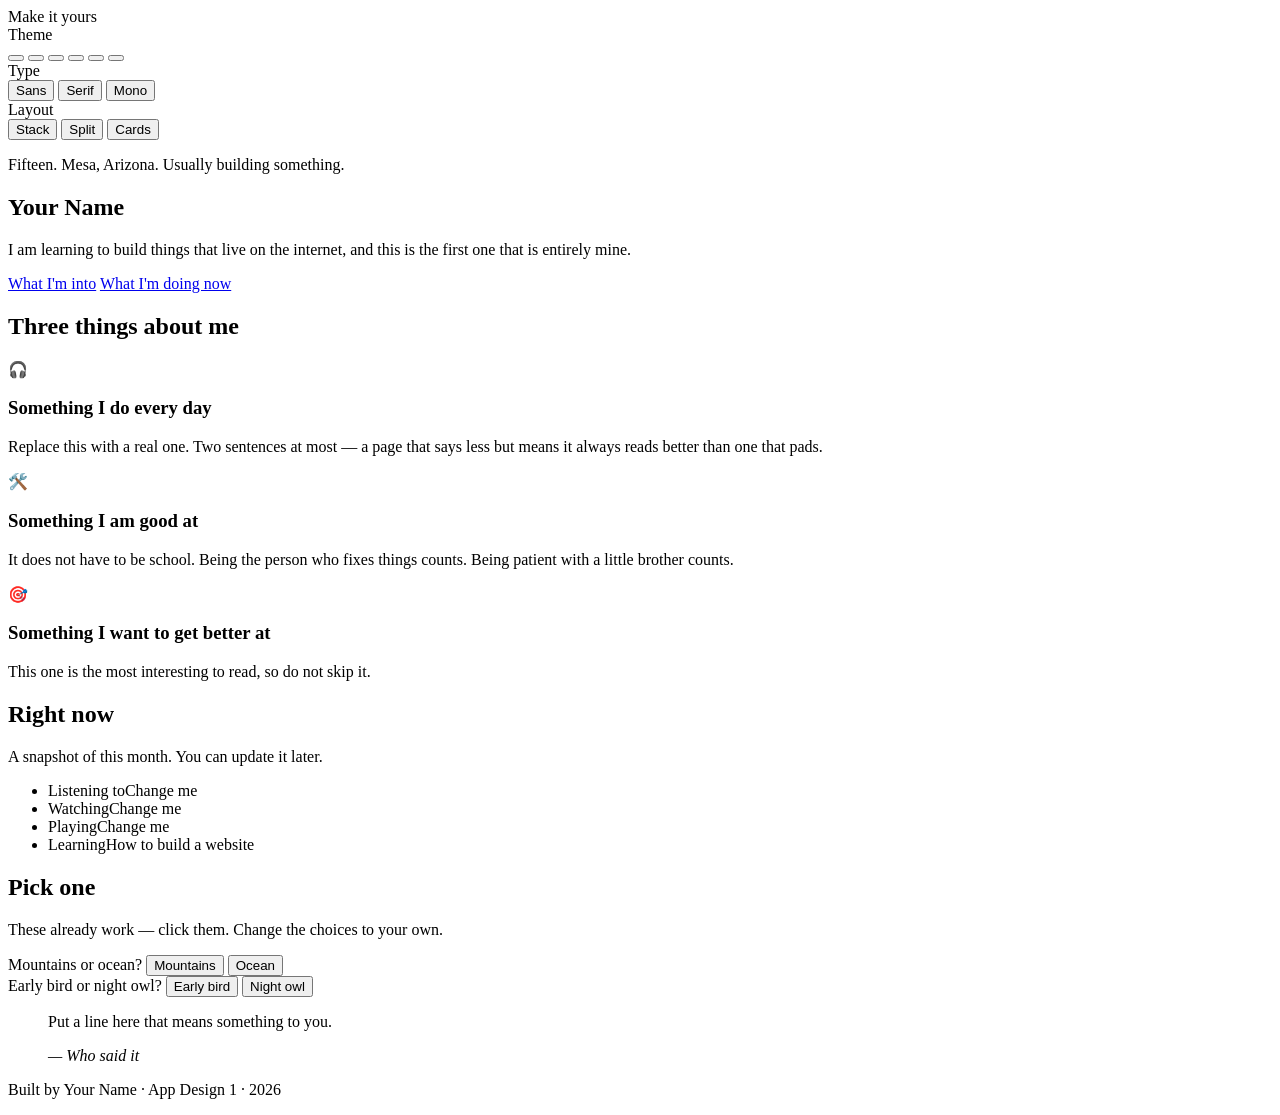
==== assignments/index.html @ d8c3d6ae "Add files via upload" ====
<!DOCTYPE html>
<html lang="en" data-theme="midnight" data-font="sans" data-layout="stack">
<head>
  <meta charset="utf-8">
  <meta name="viewport" content="width=device-width, initial-scale=1">

  <!-- TODO 1 — Put your name in the tab.
       This is what shows on the browser tab, not on the page. -->
  <title>This Is Me — Your Name Here</title>

  <link rel="stylesheet" href="styles.css">
</head>
<body>

<!-- ═══════════════════════════════════════════════════════════════════════
     THE CONTROL BAR
     These buttons already work. You do not have to touch them.
     Later in the unit you will learn how they work.
     ═══════════════════════════════════════════════════════════════════ -->
<header class="controls" aria-label="Page controls">
  <span class="controls-label">Make it yours</span>

  <div class="control">
    <span class="control-name">Theme</span>
    <div class="swatches" data-control="theme">
      <button data-value="midnight" class="sw sw-midnight" aria-label="Midnight"></button>
      <button data-value="paper"    class="sw sw-paper"    aria-label="Paper"></button>
      <button data-value="sunset"   class="sw sw-sunset"   aria-label="Sunset"></button>
      <button data-value="forest"   class="sw sw-forest"   aria-label="Forest"></button>
      <button data-value="candy"    class="sw sw-candy"    aria-label="Candy"></button>
      <button data-value="mono"     class="sw sw-mono"     aria-label="Mono"></button>
    </div>
  </div>

  <div class="control">
    <span class="control-name">Type</span>
    <div class="pills" data-control="font">
      <button data-value="sans">Sans</button>
      <button data-value="serif">Serif</button>
      <button data-value="mono">Mono</button>
    </div>
  </div>

  <div class="control">
    <span class="control-name">Layout</span>
    <div class="pills" data-control="layout">
      <button data-value="stack">Stack</button>
      <button data-value="split">Split</button>
      <button data-value="cards">Cards</button>
    </div>
  </div>
</header>

<main>

  <!-- ═════════════════════════════════════════════════════════════════════
       SECTION 1 — THE HERO
       This is the first thing anyone sees. Make it sound like you.
       ═══════════════════════════════════════════════════════════════════ -->
  <section class="hero">
    <!-- TODO 2 — Replace this with something true about you in 3-5 words.
         Not "Welcome to my website". Something only you would write. -->
    <p class="eyebrow">Fifteen. Mesa, Arizona. Usually building something.</p>

    <!-- TODO 3 — Your name. This is the biggest text on the page. -->
    <h1>Your Name</h1>

    <!-- TODO 4 — One sentence. What should someone know about you first? -->
    <p class="lede">
      I am learning to build things that live on the internet, and this is the
      first one that is entirely mine.
    </p>

    <!-- TODO 5 — Change these two buttons to say what YOU want them to say. -->
    <div class="hero-actions">
      <a class="btn btn-solid" href="#things">What I'm into</a>
      <a class="btn btn-ghost" href="#now">What I'm doing now</a>
    </div>
  </section>

  <!-- ═════════════════════════════════════════════════════════════════════
       SECTION 2 — THREE THINGS
       ═══════════════════════════════════════════════════════════════════ -->
  <section id="things">
    <h2>Three things about me</h2>

    <div class="grid">
      <!-- TODO 6 — Replace all three cards. Keep the shape, change the words.
           The emoji is just text — swap it for any character you like. -->
      <article class="card" data-reveal>
        <span class="card-icon">🎧</span>
        <h3>Something I do every day</h3>
        <p>Replace this with a real one. Two sentences at most — a page that
           says less but means it always reads better than one that pads.</p>
      </article>

      <article class="card" data-reveal>
        <span class="card-icon">🛠️</span>
        <h3>Something I am good at</h3>
        <p>It does not have to be school. Being the person who fixes things
           counts. Being patient with a little brother counts.</p>
      </article>

      <article class="card" data-reveal>
        <span class="card-icon">🎯</span>
        <h3>Something I want to get better at</h3>
        <p>This one is the most interesting to read, so do not skip it.</p>
      </article>
    </div>
  </section>

  <!-- ═════════════════════════════════════════════════════════════════════
       SECTION 3 — THE NOW LIST
       ═══════════════════════════════════════════════════════════════════ -->
  <section id="now">
    <h2>Right now</h2>
    <p class="section-note">A snapshot of this month. You can update it later.</p>

    <!-- TODO 7 — Change every line. Add or delete rows: copy a whole
         <li> ... </li> block to add one, delete the block to remove one. -->
    <ul class="nowlist">
      <li><span class="now-k">Listening to</span><span class="now-v">Change me</span></li>
      <li><span class="now-k">Watching</span><span class="now-v">Change me</span></li>
      <li><span class="now-k">Playing</span><span class="now-v">Change me</span></li>
      <li><span class="now-k">Learning</span><span class="now-v">How to build a website</span></li>
    </ul>
  </section>

  <!-- ═════════════════════════════════════════════════════════════════════
       SECTION 4 — THE PICK-ONE
       Click the options. The page remembers your answer.
       ═══════════════════════════════════════════════════════════════════ -->
  <section>
    <h2>Pick one</h2>
    <p class="section-note">These already work — click them. Change the choices to your own.</p>

    <!-- TODO 8 — Write two of your own either/or questions.
         Change the text inside the buttons. -->
    <div class="picker" data-picker="q1">
      <span class="picker-q">Mountains or ocean?</span>
      <button data-pick="Mountains">Mountains</button>
      <button data-pick="Ocean">Ocean</button>
    </div>

    <div class="picker" data-picker="q2">
      <span class="picker-q">Early bird or night owl?</span>
      <button data-pick="Early bird">Early bird</button>
      <button data-pick="Night owl">Night owl</button>
    </div>
  </section>

  <!-- ═════════════════════════════════════════════════════════════════════
       SECTION 5 — THE QUOTE
       ═══════════════════════════════════════════════════════════════════ -->
  <section>
    <!-- TODO 9 — A line you actually like. A lyric, a saying, your own words. -->
    <blockquote>
      <p>Put a line here that means something to you.</p>
      <cite>— Who said it</cite>
    </blockquote>
  </section>

</main>

<footer>
  <!-- TODO 10 — Your name and the year. -->
  <p>Built by Your Name · App Design 1 · 2026</p>
</footer>

<!-- app.js is DONE FOR YOU. Do not edit it yet — we open it in Unit 03. -->
<script src="app.js"></script>
</body>
</html>
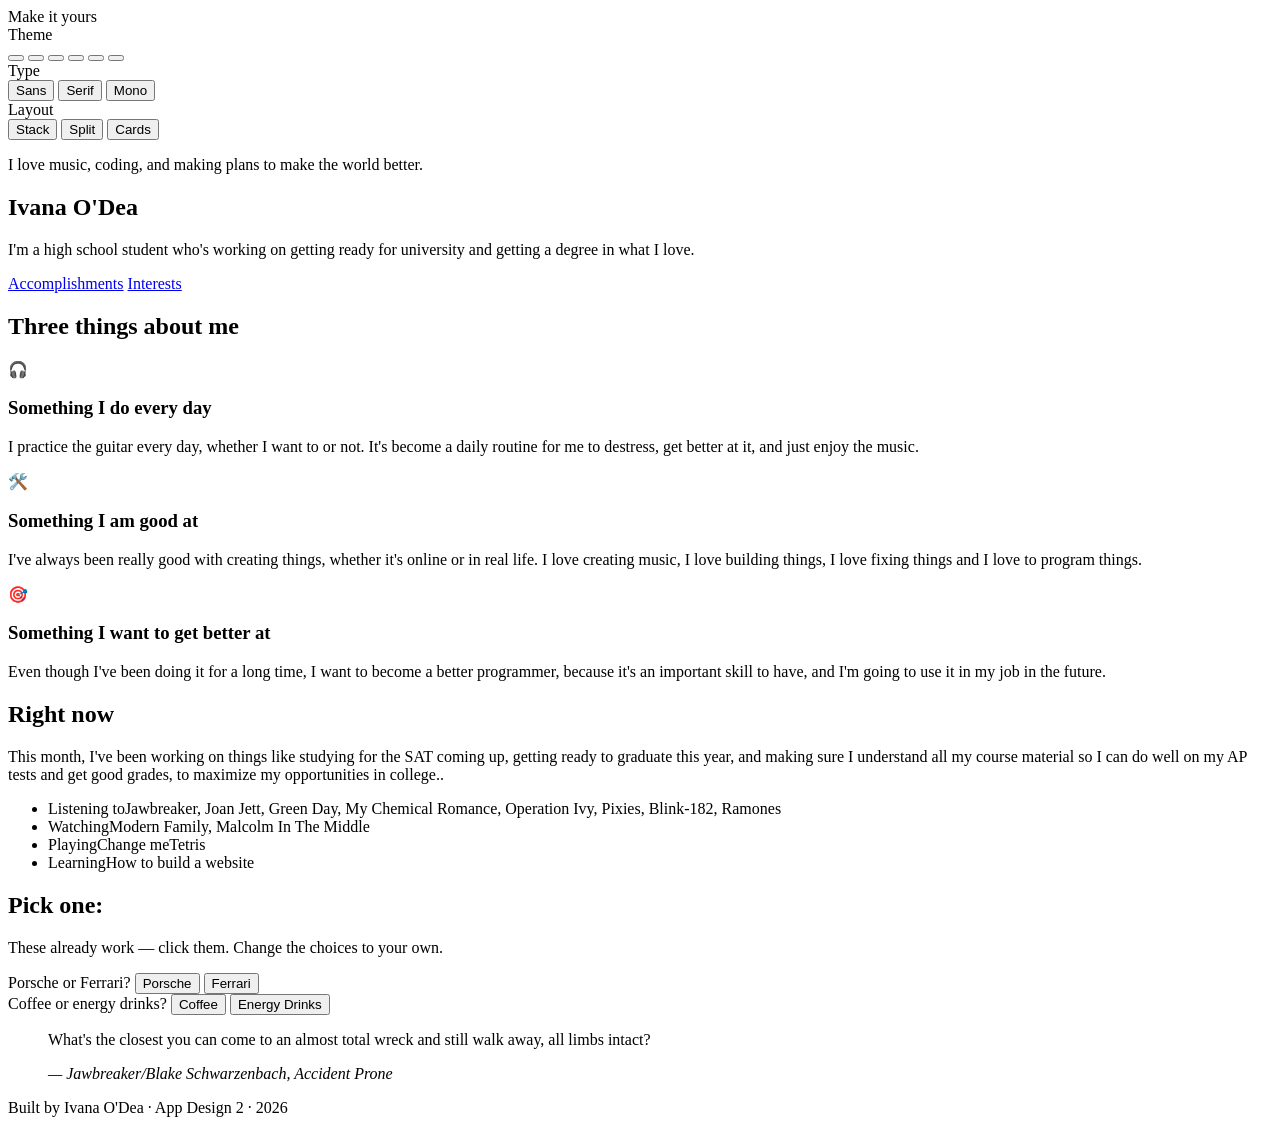
==== commit ad076e8a: "finished assignment" ====
--- a/assignments/index.html
+++ b/assignments/index.html
@@ -6,7 +6,7 @@
 
   <!-- TODO 1 — Put your name in the tab.
        This is what shows on the browser tab, not on the page. -->
-  <title>This Is Me — Your Name Here</title>
+  <title>Ivana O'Dea</title>
 
   <link rel="stylesheet" href="styles.css">
 </head>
@@ -60,21 +60,20 @@
   <section class="hero">
     <!-- TODO 2 — Replace this with something true about you in 3-5 words.
          Not "Welcome to my website". Something only you would write. -->
-    <p class="eyebrow">Fifteen. Mesa, Arizona. Usually building something.</p>
+    <p class="eyebrow">I love music, coding, and making plans to make the world better.</p>
 
     <!-- TODO 3 — Your name. This is the biggest text on the page. -->
-    <h1>Your Name</h1>
+    <h1>Ivana O'Dea</h1>
 
     <!-- TODO 4 — One sentence. What should someone know about you first? -->
     <p class="lede">
-      I am learning to build things that live on the internet, and this is the
-      first one that is entirely mine.
+      I'm a high school student who's working on getting ready for university and getting a degree in what I love.
     </p>
 
     <!-- TODO 5 — Change these two buttons to say what YOU want them to say. -->
     <div class="hero-actions">
-      <a class="btn btn-solid" href="#things">What I'm into</a>
-      <a class="btn btn-ghost" href="#now">What I'm doing now</a>
+      <a class="btn btn-solid" href="#things">Accomplishments</a>
+      <a class="btn btn-ghost" href="#now">Interests</a>
     </div>
   </section>
 
@@ -90,21 +89,19 @@
       <article class="card" data-reveal>
         <span class="card-icon">🎧</span>
         <h3>Something I do every day</h3>
-        <p>Replace this with a real one. Two sentences at most — a page that
-           says less but means it always reads better than one that pads.</p>
+        <p>I practice the guitar every day, whether I want to or not. It's become a daily routine for me to destress, get better at it, and just enjoy the music.</p>
       </article>
 
       <article class="card" data-reveal>
         <span class="card-icon">🛠️</span>
         <h3>Something I am good at</h3>
-        <p>It does not have to be school. Being the person who fixes things
-           counts. Being patient with a little brother counts.</p>
+        <p>I've always been really good with creating things, whether it's online or in real life. I love creating music, I love building things, I love fixing things and I love to program things.</p>
       </article>
 
       <article class="card" data-reveal>
         <span class="card-icon">🎯</span>
         <h3>Something I want to get better at</h3>
-        <p>This one is the most interesting to read, so do not skip it.</p>
+        <p>Even though I've been doing it for a long time, I want to become a better programmer, because it's an important skill to have, and I'm going to use it in my job in the future.</p>
       </article>
     </div>
   </section>
@@ -114,14 +111,14 @@
        ═══════════════════════════════════════════════════════════════════ -->
   <section id="now">
     <h2>Right now</h2>
-    <p class="section-note">A snapshot of this month. You can update it later.</p>
+    <p class="section-note">This month, I've been working on things like studying for the SAT coming up, getting ready to graduate this year, and making sure I understand all my course material so I can do well on my AP tests and get good grades, to maximize my opportunities in college..</p>
 
     <!-- TODO 7 — Change every line. Add or delete rows: copy a whole
          <li> ... </li> block to add one, delete the block to remove one. -->
     <ul class="nowlist">
-      <li><span class="now-k">Listening to</span><span class="now-v">Change me</span></li>
-      <li><span class="now-k">Watching</span><span class="now-v">Change me</span></li>
-      <li><span class="now-k">Playing</span><span class="now-v">Change me</span></li>
+      <li><span class="now-k">Listening to</span><span class="now-v">Jawbreaker, Joan Jett, Green Day, My Chemical Romance, Operation Ivy, Pixies, Blink-182, Ramones</span></li>
+      <li><span class="now-k">Watching</span><span class="now-v">Modern Family, Malcolm In The Middle</span></li>
+      <li><span class="now-k">Playing</span><span class="now-v">Change me</span>Tetris</li>
       <li><span class="now-k">Learning</span><span class="now-v">How to build a website</span></li>
     </ul>
   </section>
@@ -131,21 +128,21 @@
        Click the options. The page remembers your answer.
        ═══════════════════════════════════════════════════════════════════ -->
   <section>
-    <h2>Pick one</h2>
+    <h2>Pick one:</h2>
     <p class="section-note">These already work — click them. Change the choices to your own.</p>
 
     <!-- TODO 8 — Write two of your own either/or questions.
          Change the text inside the buttons. -->
     <div class="picker" data-picker="q1">
-      <span class="picker-q">Mountains or ocean?</span>
-      <button data-pick="Mountains">Mountains</button>
-      <button data-pick="Ocean">Ocean</button>
+      <span class="picker-q">Porsche or Ferrari?</span>
+      <button data-pick="Porsche">Porsche</button>
+      <button data-pick="Ferrari">Ferrari</button>
     </div>
 
     <div class="picker" data-picker="q2">
-      <span class="picker-q">Early bird or night owl?</span>
-      <button data-pick="Early bird">Early bird</button>
-      <button data-pick="Night owl">Night owl</button>
+      <span class="picker-q">Coffee or energy drinks?</span>
+      <button data-pick="Coffee">Coffee</button>
+      <button data-pick="Energy Drinks">Energy Drinks</button>
     </div>
   </section>
 
@@ -155,8 +152,8 @@
   <section>
     <!-- TODO 9 — A line you actually like. A lyric, a saying, your own words. -->
     <blockquote>
-      <p>Put a line here that means something to you.</p>
-      <cite>— Who said it</cite>
+      <p>What's the closest you can come to an almost total wreck and still walk away, all limbs intact?</p>
+      <cite>— Jawbreaker/Blake Schwarzenbach, Accident Prone</cite>
     </blockquote>
   </section>
 
@@ -164,7 +161,7 @@
 
 <footer>
   <!-- TODO 10 — Your name and the year. -->
-  <p>Built by Your Name · App Design 1 · 2026</p>
+  <p>Built by Ivana O'Dea · App Design 2 · 2026</p>
 </footer>
 
 <!-- app.js is DONE FOR YOU. Do not edit it yet — we open it in Unit 03. -->
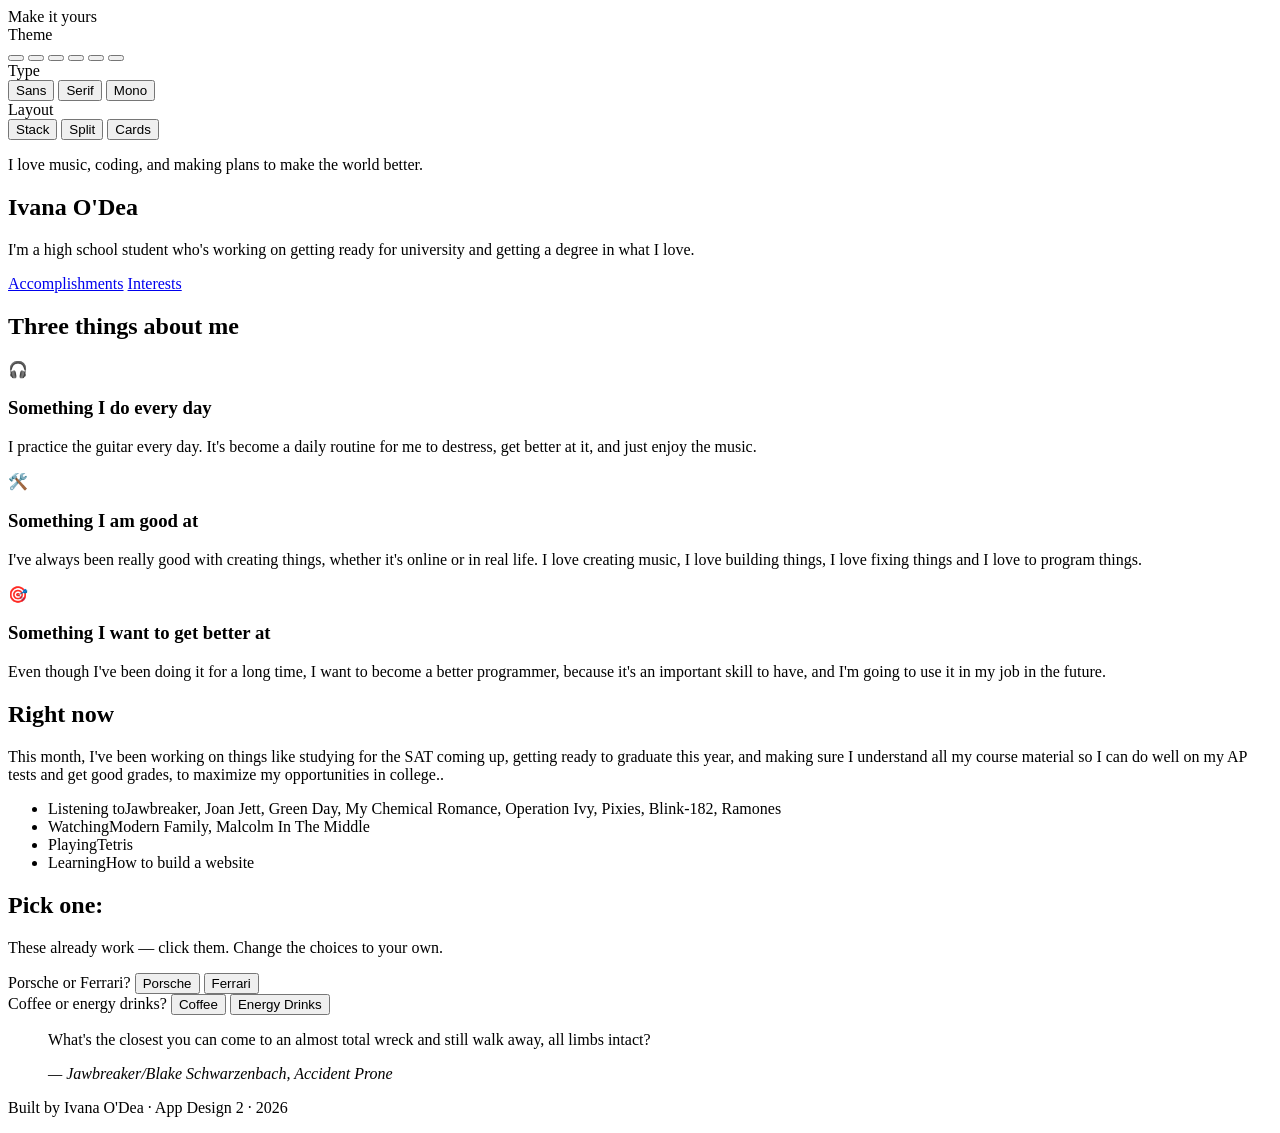
==== commit d49c8ff7: "fixed typo" ====
--- a/assignments/index.html
+++ b/assignments/index.html
@@ -89,7 +89,7 @@
       <article class="card" data-reveal>
         <span class="card-icon">🎧</span>
         <h3>Something I do every day</h3>
-        <p>I practice the guitar every day, whether I want to or not. It's become a daily routine for me to destress, get better at it, and just enjoy the music.</p>
+        <p>I practice the guitar every day. It's become a daily routine for me to destress, get better at it, and just enjoy the music.</p>
       </article>
 
       <article class="card" data-reveal>
@@ -118,7 +118,7 @@
     <ul class="nowlist">
       <li><span class="now-k">Listening to</span><span class="now-v">Jawbreaker, Joan Jett, Green Day, My Chemical Romance, Operation Ivy, Pixies, Blink-182, Ramones</span></li>
       <li><span class="now-k">Watching</span><span class="now-v">Modern Family, Malcolm In The Middle</span></li>
-      <li><span class="now-k">Playing</span><span class="now-v">Change me</span>Tetris</li>
+      <li><span class="now-k">Playing</span><span class="now-v">Tetris</span></li>
       <li><span class="now-k">Learning</span><span class="now-v">How to build a website</span></li>
     </ul>
   </section>
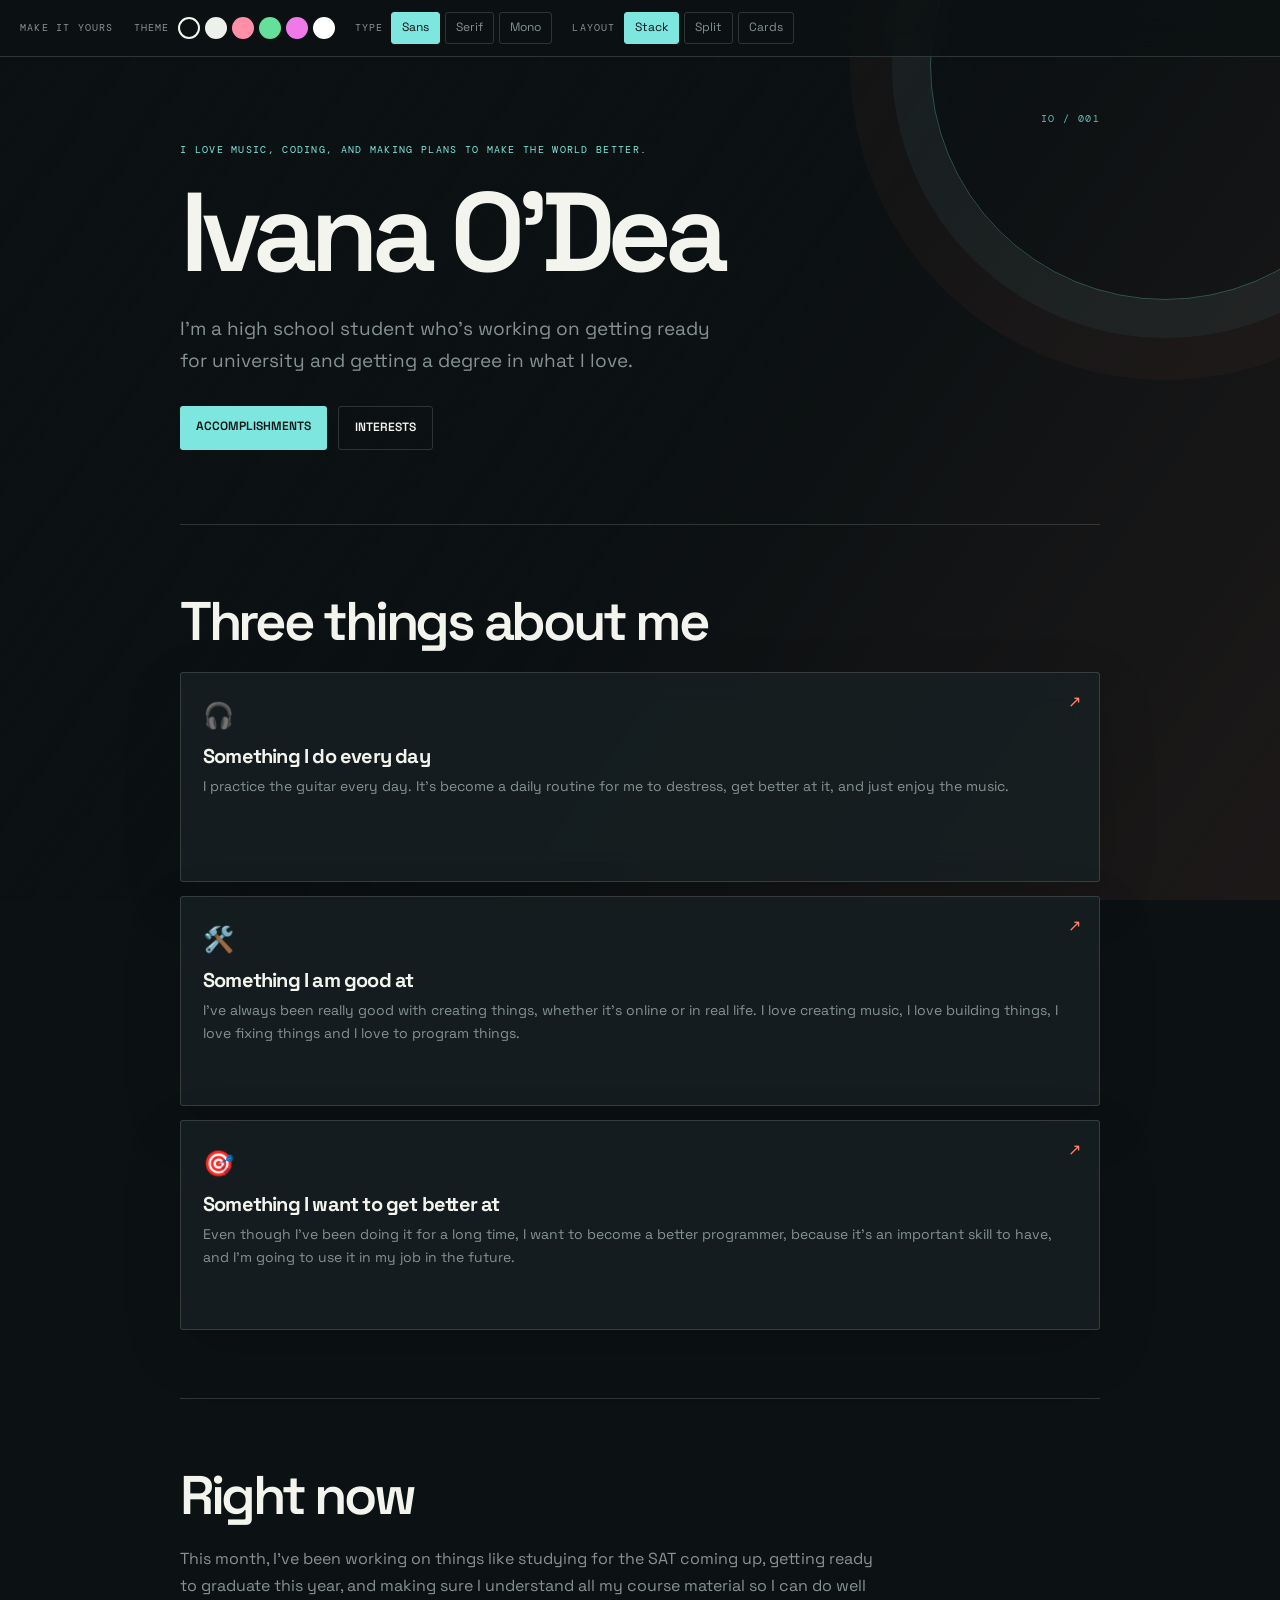
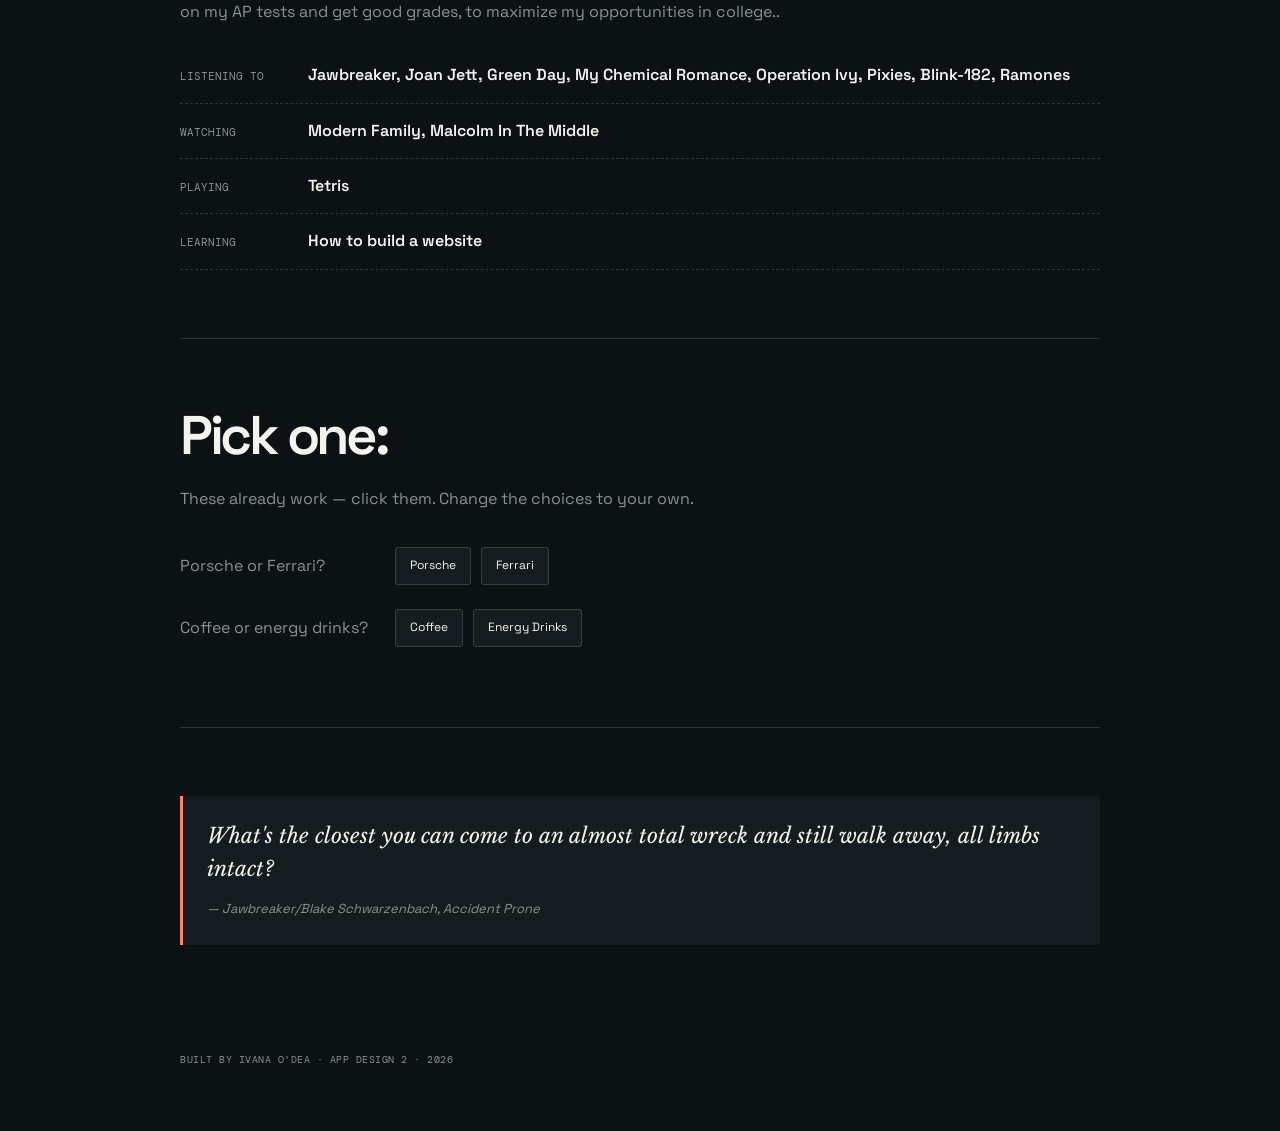
==== commit ae0952a8: "Refresh Ivana profile pages" ====
--- a/assignments/index.html
+++ b/assignments/index.html
@@ -1,4 +1,5 @@
 <!DOCTYPE html>
+
 <html lang="en" data-theme="midnight" data-font="sans" data-layout="stack">
 <head>
   <meta charset="utf-8">
--- a/assignments/styles.css
+++ b/assignments/styles.css
@@ -0,0 +1,73 @@
+@import url('https://fonts.googleapis.com/css2?family=DM+Mono:wght@400;500&family=Libre+Baskerville:ital,wght@0,400;1,400&family=Space+Grotesk:wght@400;500;600;700&display=swap');
+
+[data-theme="midnight"] { --bg:#0c1113; --surface:rgba(24,34,36,.72); --text:#f4f4ee; --muted:#869391; --accent:#7de7df; --accent-2:#ff856b; --line:rgba(214,239,234,.16); }
+[data-theme="paper"] { --bg:#eef0eb; --surface:rgba(255,255,255,.78); --text:#182022; --muted:#65716e; --accent:#176f69; --accent-2:#c04d38; --line:rgba(24,32,34,.15); }
+[data-theme="sunset"] { --bg:#1c1118; --surface:rgba(54,27,41,.72); --text:#fff0ea; --muted:#c39aa9; --accent:#ff8ea7; --accent-2:#ffc16b; --line:rgba(255,220,225,.17); }
+[data-theme="forest"] { --bg:#0b1712; --surface:rgba(20,43,31,.74); --text:#edf7ee; --muted:#8db6a0; --accent:#65e09a; --accent-2:#f6bd55; --line:rgba(210,244,220,.16); }
+[data-theme="candy"] { --bg:#211326; --surface:rgba(56,27,58,.74); --text:#fff1fb; --muted:#c49dbb; --accent:#ef79e9; --accent-2:#6de0ef; --line:rgba(255,225,250,.17); }
+[data-theme="mono"] { --bg:#111; --surface:rgba(35,35,35,.78); --text:#f5f5f5; --muted:#a1a1a1; --accent:#fff; --accent-2:#aaa; --line:rgba(255,255,255,.2); }
+[data-font="sans"] { --face:'Space Grotesk',sans-serif; }
+[data-font="serif"] { --face:'Libre Baskerville',Georgia,serif; }
+[data-font="mono"] { --face:'DM Mono',monospace; }
+:root { --radius:3px; --pad:20px; --max:960px; }
+*,*::before,*::after { box-sizing:border-box; }
+html { scroll-behavior:smooth; }
+body { min-width:320px; margin:0; overflow-x:hidden; background:var(--bg); color:var(--text); font:16px/1.65 var(--face); transition:background .25s ease,color .25s ease; }
+body::before,body::after { position:fixed; z-index:-1; content:''; pointer-events:none; }
+body::before { inset:0; background:linear-gradient(125deg,var(--bg),transparent 52%,rgba(255,133,107,.07)); }
+body::after { top:-170px; right:-120px; width:470px; height:470px; border:1px solid color-mix(in srgb,var(--accent) 30%,transparent); border-radius:50%; box-shadow:0 0 0 38px color-mix(in srgb,var(--accent) 5%,transparent),0 0 0 80px color-mix(in srgb,var(--accent-2) 4%,transparent); animation:drift 14s ease-in-out infinite alternate; }
+a { color:inherit; }
+main { max-width:var(--max); margin:0 auto; padding:0 var(--pad); }
+section { padding:68px 0; border-bottom:1px solid var(--line); }
+section:last-of-type { border-bottom:0; }
+.controls { position:sticky; top:0; z-index:10; display:flex; gap:20px; align-items:center; flex-wrap:wrap; padding:12px var(--pad); background:color-mix(in srgb,var(--bg) 78%,transparent); border-bottom:1px solid var(--line); backdrop-filter:blur(18px); }
+.controls-label,.control-name { color:var(--muted); font:10px 'DM Mono',monospace; letter-spacing:.12em; text-transform:uppercase; }
+.control { display:flex; align-items:center; gap:8px; }
+.swatches,.pills { display:flex; gap:5px; }
+.sw { width:22px; height:22px; padding:0; cursor:pointer; border:2px solid transparent; border-radius:50%; }
+.sw.is-on { border-color:var(--text); box-shadow:0 0 0 2px var(--bg); }
+.sw-midnight { background:#0c1113; } .sw-paper { background:#eef0eb; } .sw-sunset { background:#ff8ea7; } .sw-forest { background:#65e09a; } .sw-candy { background:#ef79e9; } .sw-mono { background:#fff; }
+.pills button,.picker button { cursor:pointer; font:inherit; font-size:12px; }
+.pills button { padding:5px 10px; background:transparent; color:var(--muted); border:1px solid var(--line); border-radius:var(--radius); }
+.pills button.is-on { background:var(--accent); color:var(--bg); border-color:var(--accent); }
+.hero { position:relative; padding:86px 0 74px; }
+.hero::before { position:absolute; top:55px; right:0; content:'IO / 001'; color:var(--accent); font:10px 'DM Mono',monospace; letter-spacing:.14em; opacity:.8; }
+.eyebrow { max-width:600px; margin:0 0 18px; color:var(--accent); font:10px 'DM Mono',monospace; letter-spacing:.13em; text-transform:uppercase; }
+h1,h2,h3 { line-height:1.05; }
+h1 { max-width:720px; margin:0 0 22px; font-size:clamp(3.5rem,10vw,7rem); font-weight:600; letter-spacing:-.07em; }
+h2 { margin:0 0 22px; font-size:clamp(2rem,5vw,3.4rem); font-weight:600; letter-spacing:-.06em; }
+h3 { margin:10px 0 8px; font-size:20px; letter-spacing:-.04em; }
+.lede { max-width:550px; margin:0; color:var(--muted); font-size:19px; }
+.hero-actions { display:flex; gap:11px; flex-wrap:wrap; margin-top:30px; }
+.btn { display:inline-block; padding:11px 16px; border-radius:var(--radius); font-size:12px; font-weight:600; text-decoration:none; text-transform:uppercase; transition:transform .2s ease,background .2s ease; }
+.btn:hover { transform:translateY(-3px); }
+.btn-solid { background:var(--accent); color:var(--bg); }
+.btn-ghost { border:1px solid var(--line); color:var(--text); }
+.grid { display:grid; gap:14px; }
+[data-layout="stack"] .grid { grid-template-columns:1fr; }
+[data-layout="split"] .grid { grid-template-columns:repeat(auto-fit,minmax(240px,1fr)); }
+[data-layout="cards"] .grid { grid-template-columns:repeat(auto-fit,minmax(170px,1fr)); }
+.card { position:relative; min-height:210px; padding:22px; background:var(--surface); border:1px solid var(--line); border-radius:var(--radius); box-shadow:0 20px 60px rgba(0,0,0,.14); backdrop-filter:blur(16px); opacity:0; transform:translateY(10px); transition:opacity .5s ease,transform .5s ease,border-color .2s; }
+.card::after { position:absolute; right:18px; top:18px; color:var(--accent-2); content:'↗'; font:16px 'DM Mono',monospace; }
+.card.is-in { opacity:1; transform:none; }
+.card:hover { border-color:var(--accent); transform:translateY(-4px); }
+.card-icon { color:var(--accent); font-size:25px; }
+.card p { margin:0; color:var(--muted); font-size:14px; }
+.section-note { max-width:700px; margin:0 0 23px; color:var(--muted); }
+.nowlist { display:flex; flex-direction:column; gap:0; margin:0; padding:0; list-style:none; }
+.nowlist li { display:flex; gap:18px; align-items:baseline; padding:14px 0; border-bottom:1px dashed var(--line); }
+.now-k { min-width:110px; color:var(--muted); font:11px 'DM Mono',monospace; text-transform:uppercase; }
+.now-v { font-weight:600; }
+.picker { display:flex; gap:10px; align-items:center; flex-wrap:wrap; padding:12px 0; }
+.picker-q { min-width:205px; color:var(--muted); }
+.picker button { padding:8px 14px; background:var(--surface); color:var(--text); border:1px solid var(--line); border-radius:var(--radius); transition:border-color .15s,background .15s; }
+.picker button:hover { border-color:var(--accent); }
+.picker button.is-picked { background:var(--accent); color:var(--bg); border-color:var(--accent); }
+blockquote { margin:0; padding:24px; background:var(--surface); border-left:3px solid var(--accent-2); border-radius:0 var(--radius) var(--radius) 0; backdrop-filter:blur(16px); }
+blockquote p { margin:0 0 10px; font:italic 21px/1.55 'Libre Baskerville',Georgia,serif; }
+cite { color:var(--muted); font-size:13px; }
+footer { max-width:var(--max); margin:0 auto; padding:30px var(--pad) 55px; color:var(--muted); font:10px 'DM Mono',monospace; letter-spacing:.05em; text-transform:uppercase; }
+@keyframes drift { from { transform:translate3d(0,0,0) rotate(0); } to { transform:translate3d(-24px,28px,0) rotate(16deg); } }
+@media (max-width:600px) { body { font-size:16px; } .controls { gap:12px; } .controls-label { width:100%; } section { padding:48px 0; } .hero { padding:62px 0 52px; } h1 { font-size:clamp(3.2rem,16vw,5.5rem); } .nowlist li { display:block; } .now-k { display:block; margin-bottom:4px; } .picker-q { min-width:100%; } footer { display:block; } }
+@media print { .card { opacity:1!important; transform:none!important; } .controls { display:none; } body { background:#fff; color:#000; } }
+@media (prefers-reduced-motion:reduce) { *,*::before,*::after { scroll-behavior:auto!important; animation:none!important; transition:none!important; } .card { opacity:1; transform:none; } }
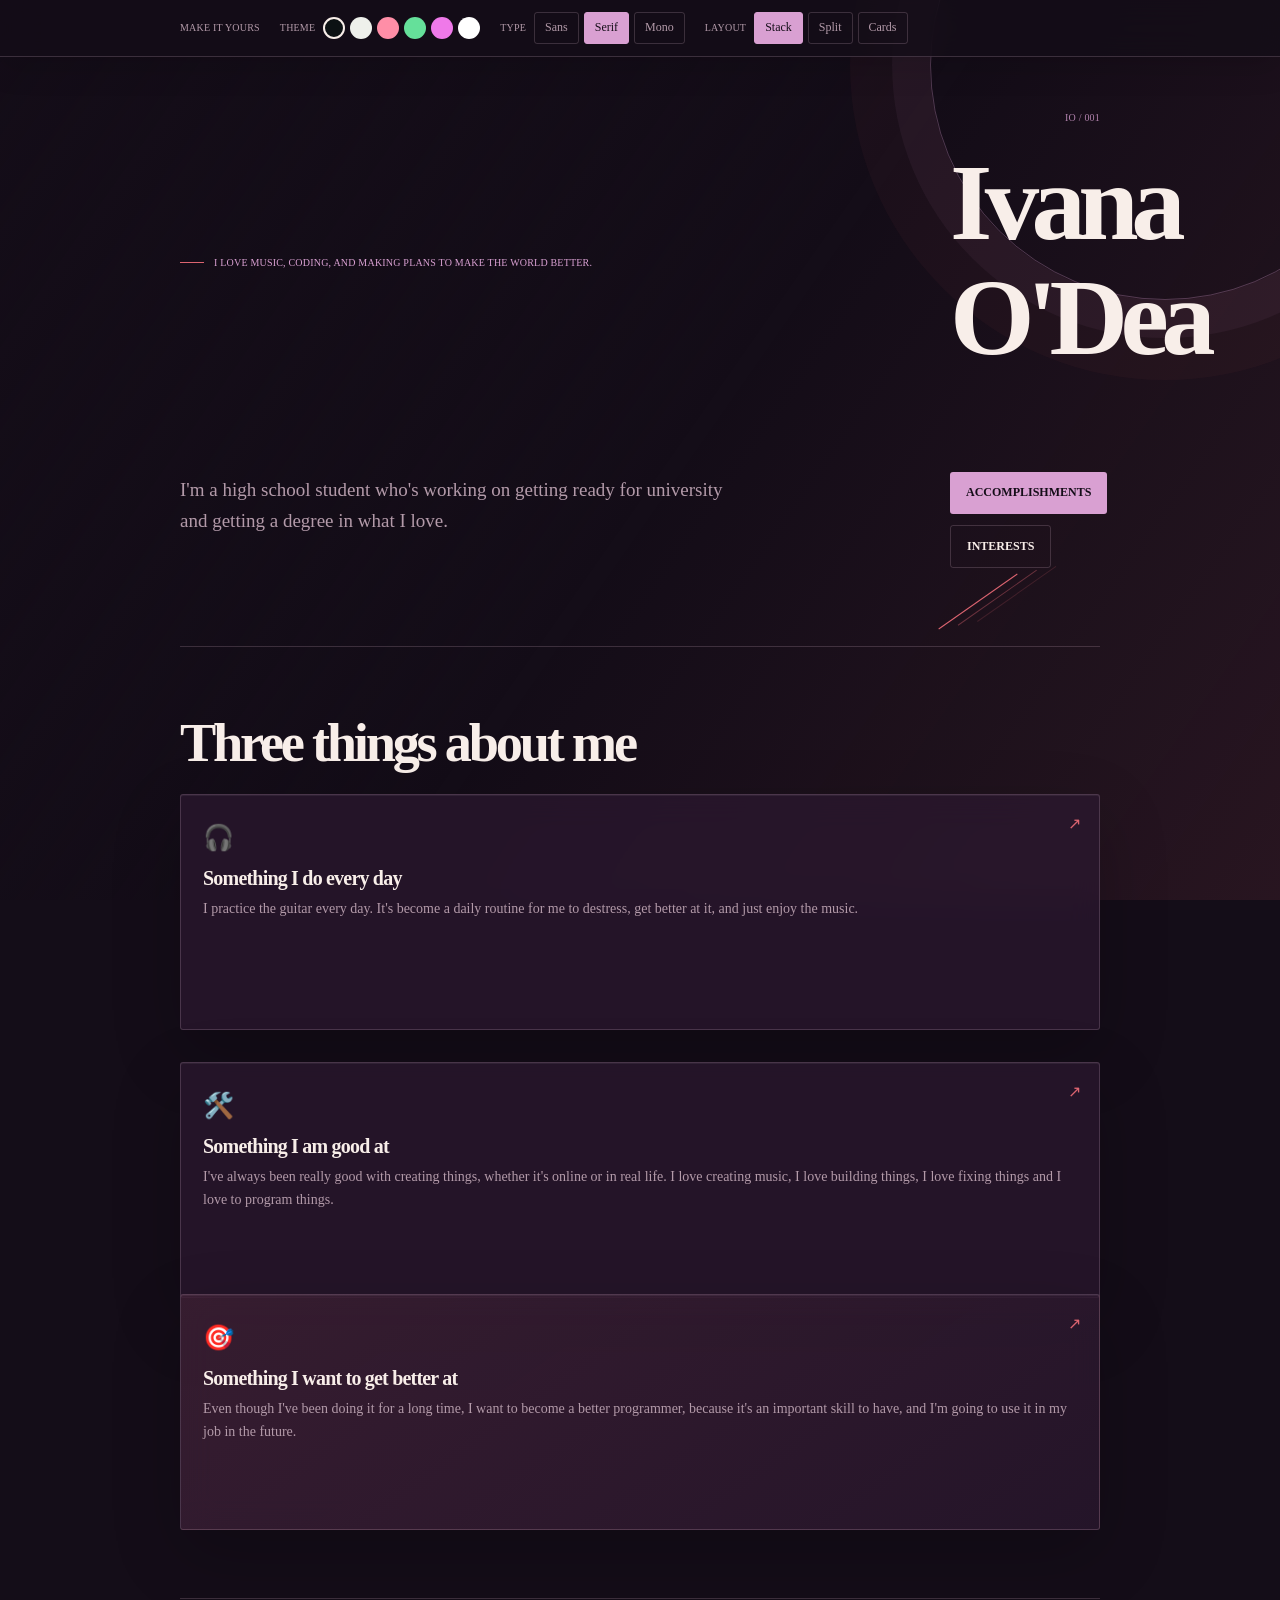
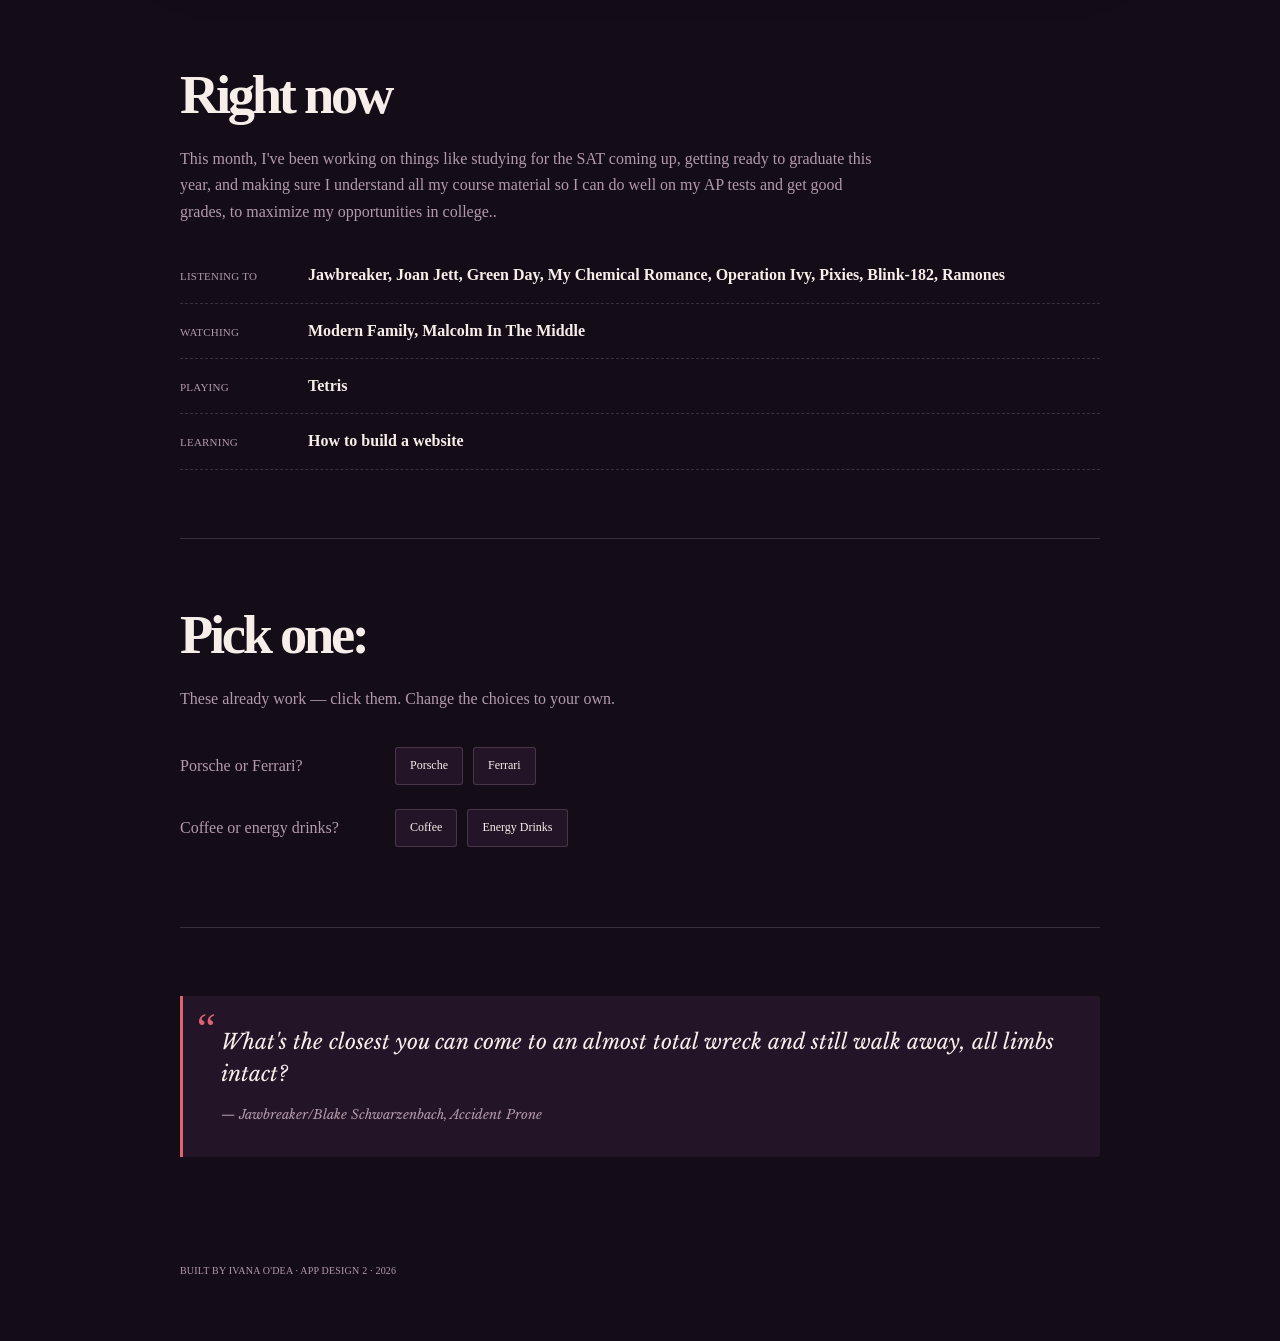
==== commit 2cf7eb98: "Use serif plum profile styling" ====
--- a/assignments/index.html
+++ b/assignments/index.html
@@ -1,6 +1,7 @@
 <!DOCTYPE html>
 
-<html lang="en" data-theme="midnight" data-font="sans" data-layout="stack">
+
+<html lang="en" data-theme="midnight" data-font="serif" data-layout="stack">
 <head>
   <meta charset="utf-8">
   <meta name="viewport" content="width=device-width, initial-scale=1">
--- a/assignments/styles.css
+++ b/assignments/styles.css
@@ -1,73 +1,675 @@
 @import url('https://fonts.googleapis.com/css2?family=DM+Mono:wght@400;500&family=Libre+Baskerville:ital,wght@0,400;1,400&family=Space+Grotesk:wght@400;500;600;700&display=swap');
 
-[data-theme="midnight"] { --bg:#0c1113; --surface:rgba(24,34,36,.72); --text:#f4f4ee; --muted:#869391; --accent:#7de7df; --accent-2:#ff856b; --line:rgba(214,239,234,.16); }
-[data-theme="paper"] { --bg:#eef0eb; --surface:rgba(255,255,255,.78); --text:#182022; --muted:#65716e; --accent:#176f69; --accent-2:#c04d38; --line:rgba(24,32,34,.15); }
-[data-theme="sunset"] { --bg:#1c1118; --surface:rgba(54,27,41,.72); --text:#fff0ea; --muted:#c39aa9; --accent:#ff8ea7; --accent-2:#ffc16b; --line:rgba(255,220,225,.17); }
-[data-theme="forest"] { --bg:#0b1712; --surface:rgba(20,43,31,.74); --text:#edf7ee; --muted:#8db6a0; --accent:#65e09a; --accent-2:#f6bd55; --line:rgba(210,244,220,.16); }
-[data-theme="candy"] { --bg:#211326; --surface:rgba(56,27,58,.74); --text:#fff1fb; --muted:#c49dbb; --accent:#ef79e9; --accent-2:#6de0ef; --line:rgba(255,225,250,.17); }
-[data-theme="mono"] { --bg:#111; --surface:rgba(35,35,35,.78); --text:#f5f5f5; --muted:#a1a1a1; --accent:#fff; --accent-2:#aaa; --line:rgba(255,255,255,.2); }
-[data-font="sans"] { --face:'Space Grotesk',sans-serif; }
-[data-font="serif"] { --face:'Libre Baskerville',Georgia,serif; }
-[data-font="mono"] { --face:'DM Mono',monospace; }
-:root { --radius:3px; --pad:20px; --max:960px; }
-*,*::before,*::after { box-sizing:border-box; }
-html { scroll-behavior:smooth; }
-body { min-width:320px; margin:0; overflow-x:hidden; background:var(--bg); color:var(--text); font:16px/1.65 var(--face); transition:background .25s ease,color .25s ease; }
-body::before,body::after { position:fixed; z-index:-1; content:''; pointer-events:none; }
-body::before { inset:0; background:linear-gradient(125deg,var(--bg),transparent 52%,rgba(255,133,107,.07)); }
-body::after { top:-170px; right:-120px; width:470px; height:470px; border:1px solid color-mix(in srgb,var(--accent) 30%,transparent); border-radius:50%; box-shadow:0 0 0 38px color-mix(in srgb,var(--accent) 5%,transparent),0 0 0 80px color-mix(in srgb,var(--accent-2) 4%,transparent); animation:drift 14s ease-in-out infinite alternate; }
-a { color:inherit; }
-main { max-width:var(--max); margin:0 auto; padding:0 var(--pad); }
-section { padding:68px 0; border-bottom:1px solid var(--line); }
-section:last-of-type { border-bottom:0; }
-.controls { position:sticky; top:0; z-index:10; display:flex; gap:20px; align-items:center; flex-wrap:wrap; padding:12px var(--pad); background:color-mix(in srgb,var(--bg) 78%,transparent); border-bottom:1px solid var(--line); backdrop-filter:blur(18px); }
-.controls-label,.control-name { color:var(--muted); font:10px 'DM Mono',monospace; letter-spacing:.12em; text-transform:uppercase; }
-.control { display:flex; align-items:center; gap:8px; }
-.swatches,.pills { display:flex; gap:5px; }
-.sw { width:22px; height:22px; padding:0; cursor:pointer; border:2px solid transparent; border-radius:50%; }
-.sw.is-on { border-color:var(--text); box-shadow:0 0 0 2px var(--bg); }
-.sw-midnight { background:#0c1113; } .sw-paper { background:#eef0eb; } .sw-sunset { background:#ff8ea7; } .sw-forest { background:#65e09a; } .sw-candy { background:#ef79e9; } .sw-mono { background:#fff; }
-.pills button,.picker button { cursor:pointer; font:inherit; font-size:12px; }
-.pills button { padding:5px 10px; background:transparent; color:var(--muted); border:1px solid var(--line); border-radius:var(--radius); }
-.pills button.is-on { background:var(--accent); color:var(--bg); border-color:var(--accent); }
-.hero { position:relative; padding:86px 0 74px; }
-.hero::before { position:absolute; top:55px; right:0; content:'IO / 001'; color:var(--accent); font:10px 'DM Mono',monospace; letter-spacing:.14em; opacity:.8; }
-.eyebrow { max-width:600px; margin:0 0 18px; color:var(--accent); font:10px 'DM Mono',monospace; letter-spacing:.13em; text-transform:uppercase; }
-h1,h2,h3 { line-height:1.05; }
-h1 { max-width:720px; margin:0 0 22px; font-size:clamp(3.5rem,10vw,7rem); font-weight:600; letter-spacing:-.07em; }
-h2 { margin:0 0 22px; font-size:clamp(2rem,5vw,3.4rem); font-weight:600; letter-spacing:-.06em; }
-h3 { margin:10px 0 8px; font-size:20px; letter-spacing:-.04em; }
-.lede { max-width:550px; margin:0; color:var(--muted); font-size:19px; }
-.hero-actions { display:flex; gap:11px; flex-wrap:wrap; margin-top:30px; }
-.btn { display:inline-block; padding:11px 16px; border-radius:var(--radius); font-size:12px; font-weight:600; text-decoration:none; text-transform:uppercase; transition:transform .2s ease,background .2s ease; }
-.btn:hover { transform:translateY(-3px); }
-.btn-solid { background:var(--accent); color:var(--bg); }
-.btn-ghost { border:1px solid var(--line); color:var(--text); }
-.grid { display:grid; gap:14px; }
-[data-layout="stack"] .grid { grid-template-columns:1fr; }
-[data-layout="split"] .grid { grid-template-columns:repeat(auto-fit,minmax(240px,1fr)); }
-[data-layout="cards"] .grid { grid-template-columns:repeat(auto-fit,minmax(170px,1fr)); }
-.card { position:relative; min-height:210px; padding:22px; background:var(--surface); border:1px solid var(--line); border-radius:var(--radius); box-shadow:0 20px 60px rgba(0,0,0,.14); backdrop-filter:blur(16px); opacity:0; transform:translateY(10px); transition:opacity .5s ease,transform .5s ease,border-color .2s; }
-.card::after { position:absolute; right:18px; top:18px; color:var(--accent-2); content:'↗'; font:16px 'DM Mono',monospace; }
-.card.is-in { opacity:1; transform:none; }
-.card:hover { border-color:var(--accent); transform:translateY(-4px); }
-.card-icon { color:var(--accent); font-size:25px; }
-.card p { margin:0; color:var(--muted); font-size:14px; }
-.section-note { max-width:700px; margin:0 0 23px; color:var(--muted); }
-.nowlist { display:flex; flex-direction:column; gap:0; margin:0; padding:0; list-style:none; }
-.nowlist li { display:flex; gap:18px; align-items:baseline; padding:14px 0; border-bottom:1px dashed var(--line); }
-.now-k { min-width:110px; color:var(--muted); font:11px 'DM Mono',monospace; text-transform:uppercase; }
-.now-v { font-weight:600; }
-.picker { display:flex; gap:10px; align-items:center; flex-wrap:wrap; padding:12px 0; }
-.picker-q { min-width:205px; color:var(--muted); }
-.picker button { padding:8px 14px; background:var(--surface); color:var(--text); border:1px solid var(--line); border-radius:var(--radius); transition:border-color .15s,background .15s; }
-.picker button:hover { border-color:var(--accent); }
-.picker button.is-picked { background:var(--accent); color:var(--bg); border-color:var(--accent); }
-blockquote { margin:0; padding:24px; background:var(--surface); border-left:3px solid var(--accent-2); border-radius:0 var(--radius) var(--radius) 0; backdrop-filter:blur(16px); }
-blockquote p { margin:0 0 10px; font:italic 21px/1.55 'Libre Baskerville',Georgia,serif; }
-cite { color:var(--muted); font-size:13px; }
-footer { max-width:var(--max); margin:0 auto; padding:30px var(--pad) 55px; color:var(--muted); font:10px 'DM Mono',monospace; letter-spacing:.05em; text-transform:uppercase; }
-@keyframes drift { from { transform:translate3d(0,0,0) rotate(0); } to { transform:translate3d(-24px,28px,0) rotate(16deg); } }
-@media (max-width:600px) { body { font-size:16px; } .controls { gap:12px; } .controls-label { width:100%; } section { padding:48px 0; } .hero { padding:62px 0 52px; } h1 { font-size:clamp(3.2rem,16vw,5.5rem); } .nowlist li { display:block; } .now-k { display:block; margin-bottom:4px; } .picker-q { min-width:100%; } footer { display:block; } }
-@media print { .card { opacity:1!important; transform:none!important; } .controls { display:none; } body { background:#fff; color:#000; } }
-@media (prefers-reduced-motion:reduce) { *,*::before,*::after { scroll-behavior:auto!important; animation:none!important; transition:none!important; } .card { opacity:1; transform:none; } }
+[data-theme="midnight"] {
+  --bg: #140d18;
+  --surface: rgba(43, 24, 48, .72);
+  --text: #f8eee9;
+  --muted: #b39aa9;
+  --accent: #d9a0d2;
+  --accent-2: #dc6470;
+  --line: rgba(245, 204, 224, .18);
+}
+
+[data-theme="paper"] {
+  --bg: #eef0eb;
+  --surface: rgba(255, 255, 255, .78);
+  --text: #182022;
+  --muted: #65716e;
+  --accent: #176f69;
+  --accent-2: #c04d38;
+  --line: rgba(24, 32, 34, .15);
+}
+
+[data-theme="sunset"] {
+  --bg: #1c1118;
+  --surface: rgba(54, 27, 41, .72);
+  --text: #fff0ea;
+  --muted: #c39aa9;
+  --accent: #ff8ea7;
+  --accent-2: #ffc16b;
+  --line: rgba(255, 220, 225, .17);
+}
+
+[data-theme="forest"] {
+  --bg: #0b1712;
+  --surface: rgba(20, 43, 31, .74);
+  --text: #edf7ee;
+  --muted: #8db6a0;
+  --accent: #65e09a;
+  --accent-2: #f6bd55;
+  --line: rgba(210, 244, 220, .16);
+}
+
+[data-theme="candy"] {
+  --bg: #211326;
+  --surface: rgba(56, 27, 58, .74);
+  --text: #fff1fb;
+  --muted: #c49dbb;
+  --accent: #ef79e9;
+  --accent-2: #6de0ef;
+  --line: rgba(255, 225, 250, .17);
+}
+
+[data-theme="mono"] {
+  --bg: #111;
+  --surface: rgba(35, 35, 35, .78);
+  --text: #f5f5f5;
+  --muted: #a1a1a1;
+  --accent: #fff;
+  --accent-2: #aaa;
+  --line: rgba(255, 255, 255, .2);
+}
+
+[data-font="sans"] {
+  --face: 'Space Grotesk', sans-serif;
+}
+
+[data-font="serif"] {
+  --face: 'Libre Baskerville', Georgia, serif;
+}
+
+[data-font="mono"] {
+  --face: 'DM Mono', monospace;
+}
+
+:root {
+  --radius: 3px;
+  --pad: 20px;
+  --max: 960px;
+}
+
+*,
+*::before,
+*::after {
+  box-sizing: border-box;
+}
+
+html {
+  scroll-behavior: smooth;
+}
+
+body {
+  min-width: 320px;
+  margin: 0;
+  overflow-x: hidden;
+  background: var(--bg);
+  color: var(--text);
+  font: 16px/1.65 var(--face);
+  transition: background .25s ease, color .25s ease;
+}
+
+body::before,
+body::after {
+  position: fixed;
+  z-index: -1;
+  content: '';
+  pointer-events: none;
+}
+
+body::before {
+  inset: 0;
+  background: linear-gradient(125deg, var(--bg), transparent 52%, color-mix(in srgb, var(--accent-2) 10%, transparent));
+}
+
+body::after {
+  top: -170px;
+  right: -120px;
+  width: 470px;
+  height: 470px;
+  border: 1px solid color-mix(in srgb, var(--accent) 30%, transparent);
+  border-radius: 50%;
+  box-shadow: 0 0 0 38px color-mix(in srgb, var(--accent) 5%, transparent), 0 0 0 80px color-mix(in srgb, var(--accent-2) 4%, transparent);
+  animation: drift 14s ease-in-out infinite alternate;
+}
+
+a {
+  color: inherit;
+}
+
+main {
+  max-width: var(--max);
+  margin: 0 auto;
+  padding: 0 var(--pad);
+}
+
+section {
+  padding: 68px 0;
+  border-bottom: 1px solid var(--line);
+}
+
+section:last-of-type {
+  border-bottom: 0;
+}
+
+.controls {
+  position: sticky;
+  top: 0;
+  z-index: 10;
+  display: flex;
+  gap: 20px;
+  align-items: center;
+  flex-wrap: wrap;
+  padding: 12px var(--pad);
+  background: color-mix(in srgb, var(--bg) 78%, transparent);
+  border-bottom: 1px solid var(--line);
+  backdrop-filter: blur(18px);
+}
+
+.controls-label,
+.control-name {
+  color: var(--muted);
+  font: 10px 'DM Mono', monospace;
+  letter-spacing: .12em;
+  text-transform: uppercase;
+}
+
+.control {
+  display: flex;
+  align-items: center;
+  gap: 8px;
+}
+
+.swatches,
+.pills {
+  display: flex;
+  gap: 5px;
+}
+
+.sw {
+  width: 22px;
+  height: 22px;
+  padding: 0;
+  cursor: pointer;
+  border: 2px solid transparent;
+  border-radius: 50%;
+}
+
+.sw.is-on {
+  border-color: var(--text);
+  box-shadow: 0 0 0 2px var(--bg);
+}
+
+.sw-midnight {
+  background: #0c1113;
+}
+
+.sw-paper {
+  background: #eef0eb;
+}
+
+.sw-sunset {
+  background: #ff8ea7;
+}
+
+.sw-forest {
+  background: #65e09a;
+}
+
+.sw-candy {
+  background: #ef79e9;
+}
+
+.sw-mono {
+  background: #fff;
+}
+
+.pills button,
+.picker button {
+  cursor: pointer;
+  font: inherit;
+  font-size: 12px;
+}
+
+.pills button {
+  padding: 5px 10px;
+  background: transparent;
+  color: var(--muted);
+  border: 1px solid var(--line);
+  border-radius: var(--radius);
+}
+
+.pills button.is-on {
+  background: var(--accent);
+  color: var(--bg);
+  border-color: var(--accent);
+}
+
+.hero {
+  position: relative;
+  padding: 86px 0 74px;
+}
+
+.hero::before {
+  position: absolute;
+  top: 55px;
+  right: 0;
+  content: 'IO / 001';
+  color: var(--accent);
+  font: 10px 'DM Mono', monospace;
+  letter-spacing: .14em;
+  opacity: .8;
+}
+
+.eyebrow {
+  max-width: 600px;
+  margin: 0 0 18px;
+  color: var(--accent);
+  font: 10px 'DM Mono', monospace;
+  letter-spacing: .13em;
+  text-transform: uppercase;
+}
+
+h1,
+h2,
+h3 {
+  line-height: 1.05;
+}
+
+h1 {
+  max-width: 720px;
+  margin: 0 0 22px;
+  font-size: clamp(3.5rem, 10vw, 7rem);
+  font-weight: 600;
+  letter-spacing: -.07em;
+}
+
+h2 {
+  margin: 0 0 22px;
+  font-size: clamp(2rem, 5vw, 3.4rem);
+  font-weight: 600;
+  letter-spacing: -.06em;
+}
+
+h3 {
+  margin: 10px 0 8px;
+  font-size: 20px;
+  letter-spacing: -.04em;
+}
+
+.lede {
+  max-width: 550px;
+  margin: 0;
+  color: var(--muted);
+  font-size: 19px;
+}
+
+.hero-actions {
+  display: flex;
+  gap: 11px;
+  flex-wrap: wrap;
+  margin-top: 30px;
+}
+
+.btn {
+  display: inline-block;
+  padding: 11px 16px;
+  border-radius: var(--radius);
+  font-size: 12px;
+  font-weight: 600;
+  text-decoration: none;
+  text-transform: uppercase;
+  transition: transform .2s ease, background .2s ease;
+}
+
+.btn:hover {
+  transform: translateY(-3px);
+}
+
+.btn-solid {
+  background: var(--accent);
+  color: var(--bg);
+}
+
+.btn-ghost {
+  border: 1px solid var(--line);
+  color: var(--text);
+}
+
+.grid {
+  display: grid;
+  gap: 14px;
+}
+
+[data-layout="stack"] .grid {
+  grid-template-columns: 1fr;
+}
+
+[data-layout="split"] .grid {
+  grid-template-columns: repeat(auto-fit, minmax(240px, 1fr));
+}
+
+[data-layout="cards"] .grid {
+  grid-template-columns: repeat(auto-fit, minmax(170px, 1fr));
+}
+
+.card {
+  position: relative;
+  min-height: 210px;
+  padding: 22px;
+  background: var(--surface);
+  border: 1px solid var(--line);
+  border-radius: var(--radius);
+  box-shadow: 0 20px 60px rgba(0, 0, 0, .14);
+  backdrop-filter: blur(16px);
+  opacity: 0;
+  transform: translateY(10px);
+  transition: opacity .5s ease, transform .5s ease, border-color .2s;
+}
+
+.card::after {
+  position: absolute;
+  right: 18px;
+  top: 18px;
+  color: var(--accent-2);
+  content: '↗';
+  font: 16px 'DM Mono', monospace;
+}
+
+.card.is-in {
+  opacity: 1;
+  transform: none;
+}
+
+.card:hover {
+  border-color: var(--accent);
+  transform: translateY(-4px);
+}
+
+.card-icon {
+  color: var(--accent);
+  font-size: 25px;
+}
+
+.card p {
+  margin: 0;
+  color: var(--muted);
+  font-size: 14px;
+}
+
+.section-note {
+  max-width: 700px;
+  margin: 0 0 23px;
+  color: var(--muted);
+}
+
+.nowlist {
+  display: flex;
+  flex-direction: column;
+  gap: 0;
+  margin: 0;
+  padding: 0;
+  list-style: none;
+}
+
+.nowlist li {
+  display: flex;
+  gap: 18px;
+  align-items: baseline;
+  padding: 14px 0;
+  border-bottom: 1px dashed var(--line);
+}
+
+.now-k {
+  min-width: 110px;
+  color: var(--muted);
+  font: 11px 'DM Mono', monospace;
+  text-transform: uppercase;
+}
+
+.now-v {
+  font-weight: 600;
+}
+
+.picker {
+  display: flex;
+  gap: 10px;
+  align-items: center;
+  flex-wrap: wrap;
+  padding: 12px 0;
+}
+
+.picker-q {
+  min-width: 205px;
+  color: var(--muted);
+}
+
+.picker button {
+  padding: 8px 14px;
+  background: var(--surface);
+  color: var(--text);
+  border: 1px solid var(--line);
+  border-radius: var(--radius);
+  transition: border-color .15s, background .15s;
+}
+
+.picker button:hover {
+  border-color: var(--accent);
+}
+
+.picker button.is-picked {
+  background: var(--accent);
+  color: var(--bg);
+  border-color: var(--accent);
+}
+
+blockquote {
+  margin: 0;
+  padding: 24px;
+  background: var(--surface);
+  border-left: 3px solid var(--accent-2);
+  border-radius: 0 var(--radius) var(--radius) 0;
+  backdrop-filter: blur(16px);
+}
+
+blockquote p {
+  margin: 0 0 10px;
+  font: italic 21px/1.55 'Libre Baskerville', Georgia, serif;
+}
+
+cite {
+  color: var(--muted);
+  font-size: 13px;
+}
+
+footer {
+  max-width: var(--max);
+  margin: 0 auto;
+  padding: 30px var(--pad) 55px;
+  color: var(--muted);
+  font: 10px 'DM Mono', monospace;
+  letter-spacing: .05em;
+  text-transform: uppercase;
+}
+
+@keyframes drift {
+  from {
+    transform: translate3d(0, 0, 0) rotate(0);
+  }
+
+  to {
+    transform: translate3d(-24px, 28px, 0) rotate(16deg);
+  }
+}
+
+@media (max-width:600px) {
+  body {
+    font-size: 16px;
+  }
+
+  .controls {
+    gap: 12px;
+  }
+
+  .controls-label {
+    width: 100%;
+  }
+
+  section {
+    padding: 48px 0;
+  }
+
+  .hero {
+    padding: 62px 0 52px;
+  }
+
+  h1 {
+    font-size: clamp(3.2rem, 16vw, 5.5rem);
+  }
+
+  .nowlist li {
+    display: block;
+  }
+
+  .now-k {
+    display: block;
+    margin-bottom: 4px;
+  }
+
+  .picker-q {
+    min-width: 100%;
+  }
+
+  footer {
+    display: block;
+  }
+}
+
+@media print {
+  .card {
+    opacity: 1 !important;
+    transform: none !important;
+  }
+
+  .controls {
+    display: none;
+  }
+
+  body {
+    background: #fff;
+    color: #000;
+  }
+}
+
+@media (prefers-reduced-motion:reduce) {
+
+  *,
+  *::before,
+  *::after {
+    scroll-behavior: auto !important;
+    animation: none !important;
+    transition: none !important;
+  }
+
+  .card {
+    opacity: 1;
+    transform: none;
+  }
+}
+
+/* Editorial polish */
+.controls {
+  padding-inline: max(var(--pad), calc((100vw - var(--max)) / 2 + var(--pad)));
+  box-shadow: 0 12px 30px rgba(0, 0, 0, .12);
+}
+
+.hero {
+  display: grid;
+  grid-template-columns: minmax(0, 1fr) 150px;
+  gap: 38px;
+  align-items: center;
+  min-height: 590px;
+}
+
+.hero::after {
+  position: absolute;
+  right: 74px;
+  bottom: 44px;
+  width: 96px;
+  height: 1px;
+  background: var(--accent-2);
+  box-shadow: 18px 8px 0 color-mix(in srgb, var(--accent-2) 40%, transparent), 36px 16px 0 color-mix(in srgb, var(--accent-2) 18%, transparent);
+  content: '';
+  transform: rotate(-35deg);
+}
+
+.hero .eyebrow::before {
+  display: inline-block;
+  width: 24px;
+  height: 1px;
+  margin: 0 10px 3px 0;
+  background: var(--accent-2);
+  content: '';
+}
+
+h1 {
+  font-size: clamp(3.5rem, 9vw, 6.8rem);
+}
+
+.card {
+  min-height: 236px;
+  box-shadow: 0 24px 70px rgba(0, 0, 0, .2), inset 0 1px 0 rgba(255, 255, 255, .06);
+}
+
+.card:nth-child(2) {
+  transform: translateY(18px);
+}
+
+.card:nth-child(2).is-in {
+  transform: translateY(18px);
+}
+
+.card:nth-child(3) {
+  background: linear-gradient(145deg, color-mix(in srgb, var(--accent-2) 10%, var(--surface)), var(--surface));
+}
+
+.card:nth-child(2):hover {
+  transform: translateY(12px);
+}
+
+blockquote {
+  position: relative;
+  padding: 30px 32px 30px 38px;
+}
+
+blockquote::before {
+  position: absolute;
+  top: 11px;
+  left: 14px;
+  color: var(--accent-2);
+  content: '“';
+  font: 42px/1 'Libre Baskerville', Georgia, serif;
+}
+
+@media (max-width: 600px) {
+  .hero {
+    display: block;
+    min-height: 0;
+  }
+
+  .hero::after {
+    right: 24px;
+    bottom: 25px;
+  }
+
+  .card:nth-child(2),
+  .card:nth-child(2).is-in,
+  .card:nth-child(2):hover {
+    transform: none;
+  }
+}
+
+/* Keep the default profile language serif, including utility labels. */
+.controls-label,
+.control-name,
+.eyebrow,
+.hero::before,
+.now-k,
+footer {
+  font-family: 'Libre Baskerville', Georgia, serif;
+  letter-spacing: .02em;
+}
+
+.pills button,
+.picker button {
+  font-family: var(--face);
+}
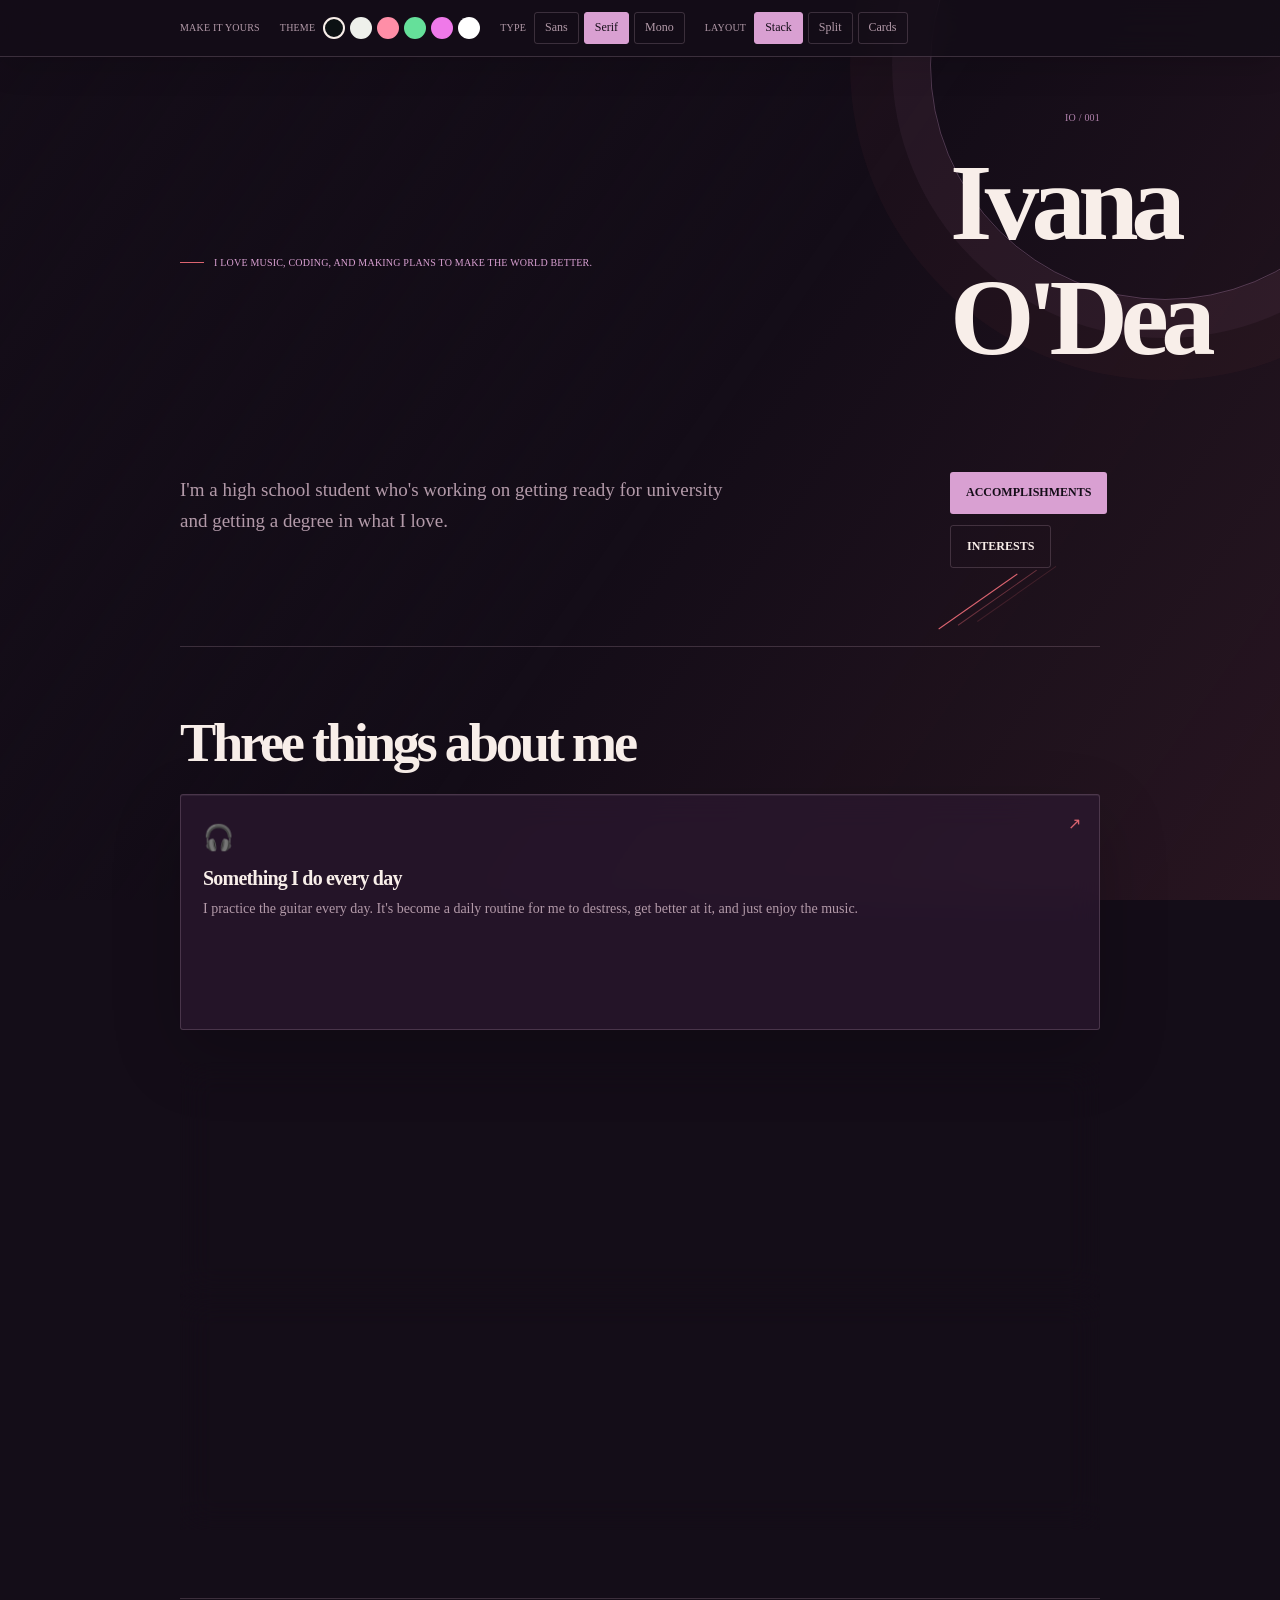
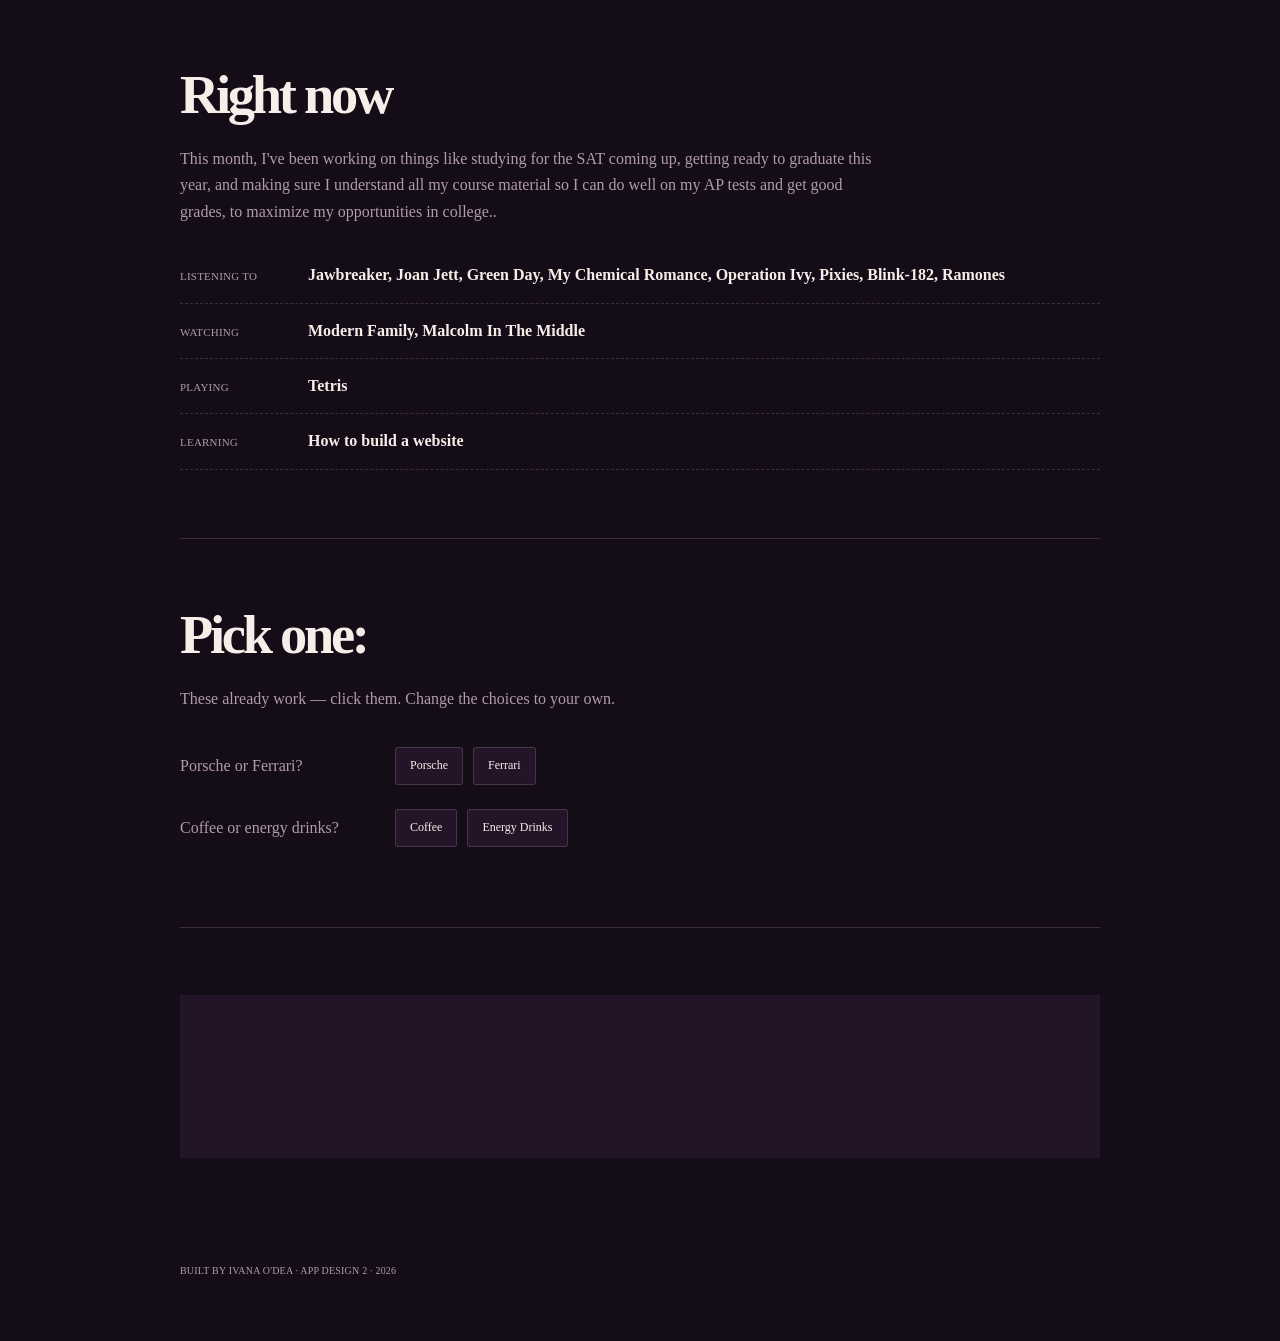
==== commit 67a1c166: "profile 2nd" ====
--- a/assignments/index.html
+++ b/assignments/index.html
@@ -2,6 +2,7 @@
 
 
 <html lang="en" data-theme="midnight" data-font="serif" data-layout="stack">
+
 <head>
   <meta charset="utf-8">
   <meta name="viewport" content="width=device-width, initial-scale=1">
@@ -12,161 +13,169 @@
 
   <link rel="stylesheet" href="styles.css">
 </head>
+
 <body>
 
-<!-- ═══════════════════════════════════════════════════════════════════════
+  <!-- ═══════════════════════════════════════════════════════════════════════
      THE CONTROL BAR
      These buttons already work. You do not have to touch them.
      Later in the unit you will learn how they work.
      ═══════════════════════════════════════════════════════════════════ -->
-<header class="controls" aria-label="Page controls">
-  <span class="controls-label">Make it yours</span>
+  <header class="controls" aria-label="Page controls">
+    <span class="controls-label">Make it yours</span>
 
-  <div class="control">
-    <span class="control-name">Theme</span>
-    <div class="swatches" data-control="theme">
-      <button data-value="midnight" class="sw sw-midnight" aria-label="Midnight"></button>
-      <button data-value="paper"    class="sw sw-paper"    aria-label="Paper"></button>
-      <button data-value="sunset"   class="sw sw-sunset"   aria-label="Sunset"></button>
-      <button data-value="forest"   class="sw sw-forest"   aria-label="Forest"></button>
-      <button data-value="candy"    class="sw sw-candy"    aria-label="Candy"></button>
-      <button data-value="mono"     class="sw sw-mono"     aria-label="Mono"></button>
+    <div class="control">
+      <span class="control-name">Theme</span>
+      <div class="swatches" data-control="theme">
+        <button data-value="midnight" class="sw sw-midnight" aria-label="Midnight"></button>
+        <button data-value="paper" class="sw sw-paper" aria-label="Paper"></button>
+        <button data-value="sunset" class="sw sw-sunset" aria-label="Sunset"></button>
+        <button data-value="forest" class="sw sw-forest" aria-label="Forest"></button>
+        <button data-value="candy" class="sw sw-candy" aria-label="Candy"></button>
+        <button data-value="mono" class="sw sw-mono" aria-label="Mono"></button>
+      </div>
     </div>
-  </div>
 
-  <div class="control">
-    <span class="control-name">Type</span>
-    <div class="pills" data-control="font">
-      <button data-value="sans">Sans</button>
-      <button data-value="serif">Serif</button>
-      <button data-value="mono">Mono</button>
+    <div class="control">
+      <span class="control-name">Type</span>
+      <div class="pills" data-control="font">
+        <button data-value="sans">Sans</button>
+        <button data-value="serif">Serif</button>
+        <button data-value="mono">Mono</button>
+      </div>
     </div>
-  </div>
 
-  <div class="control">
-    <span class="control-name">Layout</span>
-    <div class="pills" data-control="layout">
-      <button data-value="stack">Stack</button>
-      <button data-value="split">Split</button>
-      <button data-value="cards">Cards</button>
+    <div class="control">
+      <span class="control-name">Layout</span>
+      <div class="pills" data-control="layout">
+        <button data-value="stack">Stack</button>
+        <button data-value="split">Split</button>
+        <button data-value="cards">Cards</button>
+      </div>
     </div>
-  </div>
-</header>
+  </header>
 
-<main>
+  <main>
 
-  <!-- ═════════════════════════════════════════════════════════════════════
+    <!-- ═════════════════════════════════════════════════════════════════════
        SECTION 1 — THE HERO
        This is the first thing anyone sees. Make it sound like you.
        ═══════════════════════════════════════════════════════════════════ -->
-  <section class="hero">
-    <!-- TODO 2 — Replace this with something true about you in 3-5 words.
+    <section class="hero">
+      <!-- TODO 2 — Replace this with something true about you in 3-5 words.
          Not "Welcome to my website". Something only you would write. -->
-    <p class="eyebrow">I love music, coding, and making plans to make the world better.</p>
+      <p class="eyebrow">I love music, coding, and making plans to make the world better.</p>
 
-    <!-- TODO 3 — Your name. This is the biggest text on the page. -->
-    <h1>Ivana O'Dea</h1>
+      <!-- TODO 3 — Your name. This is the biggest text on the page. -->
+      <h1>Ivana O'Dea</h1>
 
-    <!-- TODO 4 — One sentence. What should someone know about you first? -->
-    <p class="lede">
-      I'm a high school student who's working on getting ready for university and getting a degree in what I love.
-    </p>
+      <!-- TODO 4 — One sentence. What should someone know about you first? -->
+      <p class="lede">
+        I'm a high school student who's working on getting ready for university and getting a degree in what I love.
+      </p>
 
-    <!-- TODO 5 — Change these two buttons to say what YOU want them to say. -->
-    <div class="hero-actions">
-      <a class="btn btn-solid" href="#things">Accomplishments</a>
-      <a class="btn btn-ghost" href="#now">Interests</a>
-    </div>
-  </section>
+      <!-- TODO 5 — Change these two buttons to say what YOU want them to say. -->
+      <div class="hero-actions">
+        <a class="btn btn-solid" href="#things">Accomplishments</a>
+        <a class="btn btn-ghost" href="#now">Interests</a>
+      </div>
+    </section>
 
-  <!-- ═════════════════════════════════════════════════════════════════════
+    <!-- ═════════════════════════════════════════════════════════════════════
        SECTION 2 — THREE THINGS
        ═══════════════════════════════════════════════════════════════════ -->
-  <section id="things">
-    <h2>Three things about me</h2>
+    <section id="things">
+      <h2>Three things about me</h2>
 
-    <div class="grid">
-      <!-- TODO 6 — Replace all three cards. Keep the shape, change the words.
+      <div class="grid">
+        <!-- TODO 6 — Replace all three cards. Keep the shape, change the words.
            The emoji is just text — swap it for any character you like. -->
-      <article class="card" data-reveal>
-        <span class="card-icon">🎧</span>
-        <h3>Something I do every day</h3>
-        <p>I practice the guitar every day. It's become a daily routine for me to destress, get better at it, and just enjoy the music.</p>
-      </article>
+        <article class="card" data-reveal>
+          <span class="card-icon">🎧</span>
+          <h3>Something I do every day</h3>
+          <p>I practice the guitar every day. It's become a daily routine for me to destress, get better at it, and just
+            enjoy the music.</p>
+        </article>
 
-      <article class="card" data-reveal>
-        <span class="card-icon">🛠️</span>
-        <h3>Something I am good at</h3>
-        <p>I've always been really good with creating things, whether it's online or in real life. I love creating music, I love building things, I love fixing things and I love to program things.</p>
-      </article>
+        <article class="card" data-reveal>
+          <span class="card-icon">🛠️</span>
+          <h3>Something I am good at</h3>
+          <p>I've always been really good with creating things, whether it's online or in real life. I love creating
+            music, I love building things, I love fixing things and I love to program things.</p>
+        </article>
 
-      <article class="card" data-reveal>
-        <span class="card-icon">🎯</span>
-        <h3>Something I want to get better at</h3>
-        <p>Even though I've been doing it for a long time, I want to become a better programmer, because it's an important skill to have, and I'm going to use it in my job in the future.</p>
-      </article>
-    </div>
-  </section>
+        <article class="card" data-reveal>
+          <span class="card-icon">🎯</span>
+          <h3>Something I want to get better at</h3>
+          <p>Even though I've been doing it for a long time, I want to become a better programmer, because it's an
+            important skill to have, and I'm going to use it in my job in the future.</p>
+        </article>
+      </div>
+    </section>
 
-  <!-- ═════════════════════════════════════════════════════════════════════
+    <!-- ═════════════════════════════════════════════════════════════════════
        SECTION 3 — THE NOW LIST
        ═══════════════════════════════════════════════════════════════════ -->
-  <section id="now">
-    <h2>Right now</h2>
-    <p class="section-note">This month, I've been working on things like studying for the SAT coming up, getting ready to graduate this year, and making sure I understand all my course material so I can do well on my AP tests and get good grades, to maximize my opportunities in college..</p>
+    <section id="now">
+      <h2>Right now</h2>
+      <p class="section-note">This month, I've been working on things like studying for the SAT coming up, getting ready
+        to graduate this year, and making sure I understand all my course material so I can do well on my AP tests and
+        get good grades, to maximize my opportunities in college..</p>
 
-    <!-- TODO 7 — Change every line. Add or delete rows: copy a whole
+      <!-- TODO 7 — Change every line. Add or delete rows: copy a whole
          <li> ... </li> block to add one, delete the block to remove one. -->
-    <ul class="nowlist">
-      <li><span class="now-k">Listening to</span><span class="now-v">Jawbreaker, Joan Jett, Green Day, My Chemical Romance, Operation Ivy, Pixies, Blink-182, Ramones</span></li>
-      <li><span class="now-k">Watching</span><span class="now-v">Modern Family, Malcolm In The Middle</span></li>
-      <li><span class="now-k">Playing</span><span class="now-v">Tetris</span></li>
-      <li><span class="now-k">Learning</span><span class="now-v">How to build a website</span></li>
-    </ul>
-  </section>
+      <ul class="nowlist">
+        <li><span class="now-k">Listening to</span><span class="now-v">Jawbreaker, Joan Jett, Green Day, My Chemical
+            Romance, Operation Ivy, Pixies, Blink-182, Ramones</span></li>
+        <li><span class="now-k">Watching</span><span class="now-v">Modern Family, Malcolm In The Middle</span></li>
+        <li><span class="now-k">Playing</span><span class="now-v">Tetris</span></li>
+        <li><span class="now-k">Learning</span><span class="now-v">How to build a website</span></li>
+      </ul>
+    </section>
 
-  <!-- ═════════════════════════════════════════════════════════════════════
+    <!-- ═════════════════════════════════════════════════════════════════════
        SECTION 4 — THE PICK-ONE
        Click the options. The page remembers your answer.
        ═══════════════════════════════════════════════════════════════════ -->
-  <section>
-    <h2>Pick one:</h2>
-    <p class="section-note">These already work — click them. Change the choices to your own.</p>
+    <section>
+      <h2>Pick one:</h2>
+      <p class="section-note">These already work — click them. Change the choices to your own.</p>
 
-    <!-- TODO 8 — Write two of your own either/or questions.
+      <!-- TODO 8 — Write two of your own either/or questions.
          Change the text inside the buttons. -->
-    <div class="picker" data-picker="q1">
-      <span class="picker-q">Porsche or Ferrari?</span>
-      <button data-pick="Porsche">Porsche</button>
-      <button data-pick="Ferrari">Ferrari</button>
-    </div>
+      <div class="picker" data-picker="q1">
+        <span class="picker-q">Porsche or Ferrari?</span>
+        <button data-pick="Porsche">Porsche</button>
+        <button data-pick="Ferrari">Ferrari</button>
+      </div>
 
-    <div class="picker" data-picker="q2">
-      <span class="picker-q">Coffee or energy drinks?</span>
-      <button data-pick="Coffee">Coffee</button>
-      <button data-pick="Energy Drinks">Energy Drinks</button>
-    </div>
-  </section>
+      <div class="picker" data-picker="q2">
+        <span class="picker-q">Coffee or energy drinks?</span>
+        <button data-pick="Coffee">Coffee</button>
+        <button data-pick="Energy Drinks">Energy Drinks</button>
+      </div>
+    </section>
 
-  <!-- ═════════════════════════════════════════════════════════════════════
+    <!-- ═════════════════════════════════════════════════════════════════════
        SECTION 5 — THE QUOTE
        ═══════════════════════════════════════════════════════════════════ -->
-  <section>
-    <!-- TODO 9 — A line you actually like. A lyric, a saying, your own words. -->
-    <blockquote>
-      <p>What's the closest you can come to an almost total wreck and still walk away, all limbs intact?</p>
-      <cite>— Jawbreaker/Blake Schwarzenbach, Accident Prone</cite>
-    </blockquote>
-  </section>
+    <section>
+      <!-- TODO 9 — A line you actually like. A lyric, a saying, your own words. -->
+      <blockquote>
+        <p>What's the closest you can come to an almost total wreck and still walk away, all limbs intact?</p>
+        <cite>— Jawbreaker/Blake Schwarzenbach, Accident Prone</cite>
+      </blockquote>
+    </section>
 
-</main>
+  </main>
 
-<footer>
-  <!-- TODO 10 — Your name and the year. -->
-  <p>Built by Ivana O'Dea · App Design 2 · 2026</p>
-</footer>
+  <footer>
+    <!-- TODO 10 — Your name and the year. -->
+    <p>Built by Ivana O'Dea · App Design 2 · 2026</p>
+  </footer>
 
-<!-- app.js is DONE FOR YOU. Do not edit it yet — we open it in Unit 03. -->
-<script src="app.js"></script>
+  <!-- app.js is DONE FOR YOU. Do not edit it yet — we open it in Unit 03. -->
+  <script src="app.js"></script>
 </body>
+
 </html>
